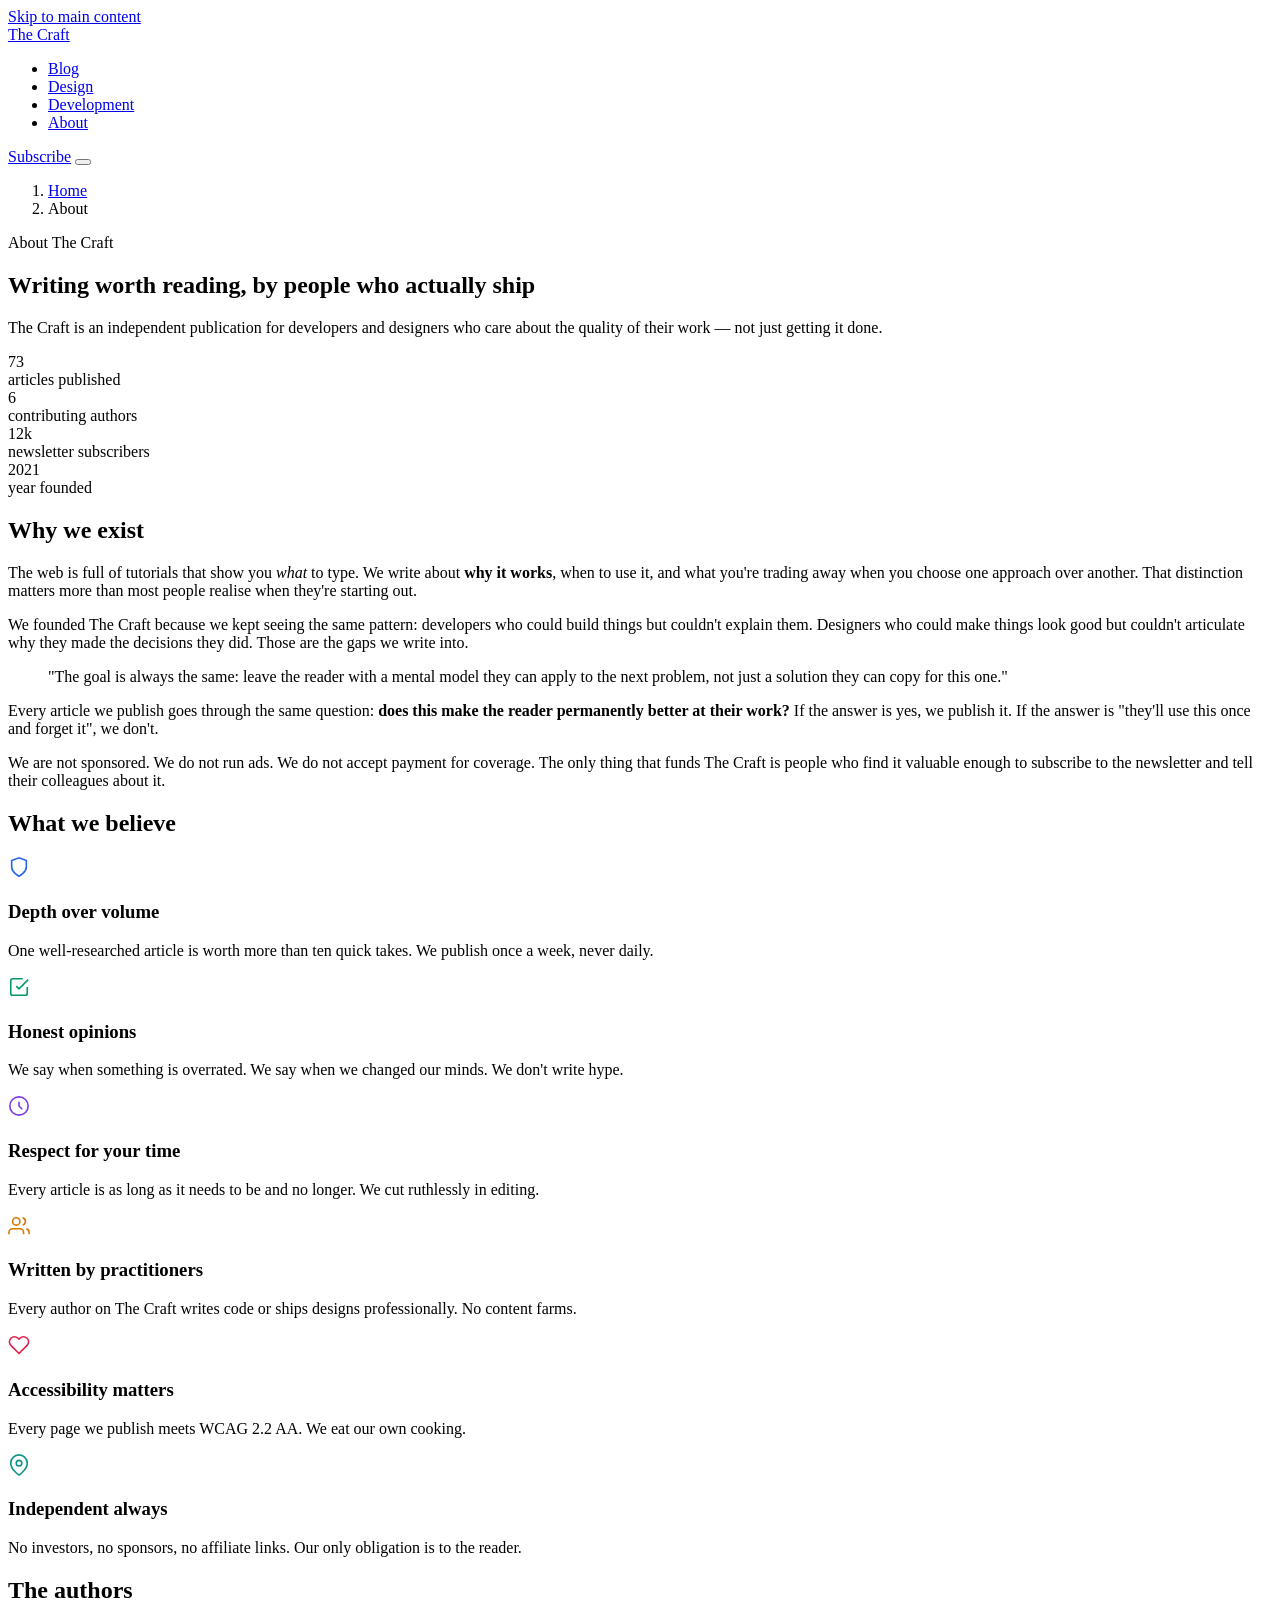
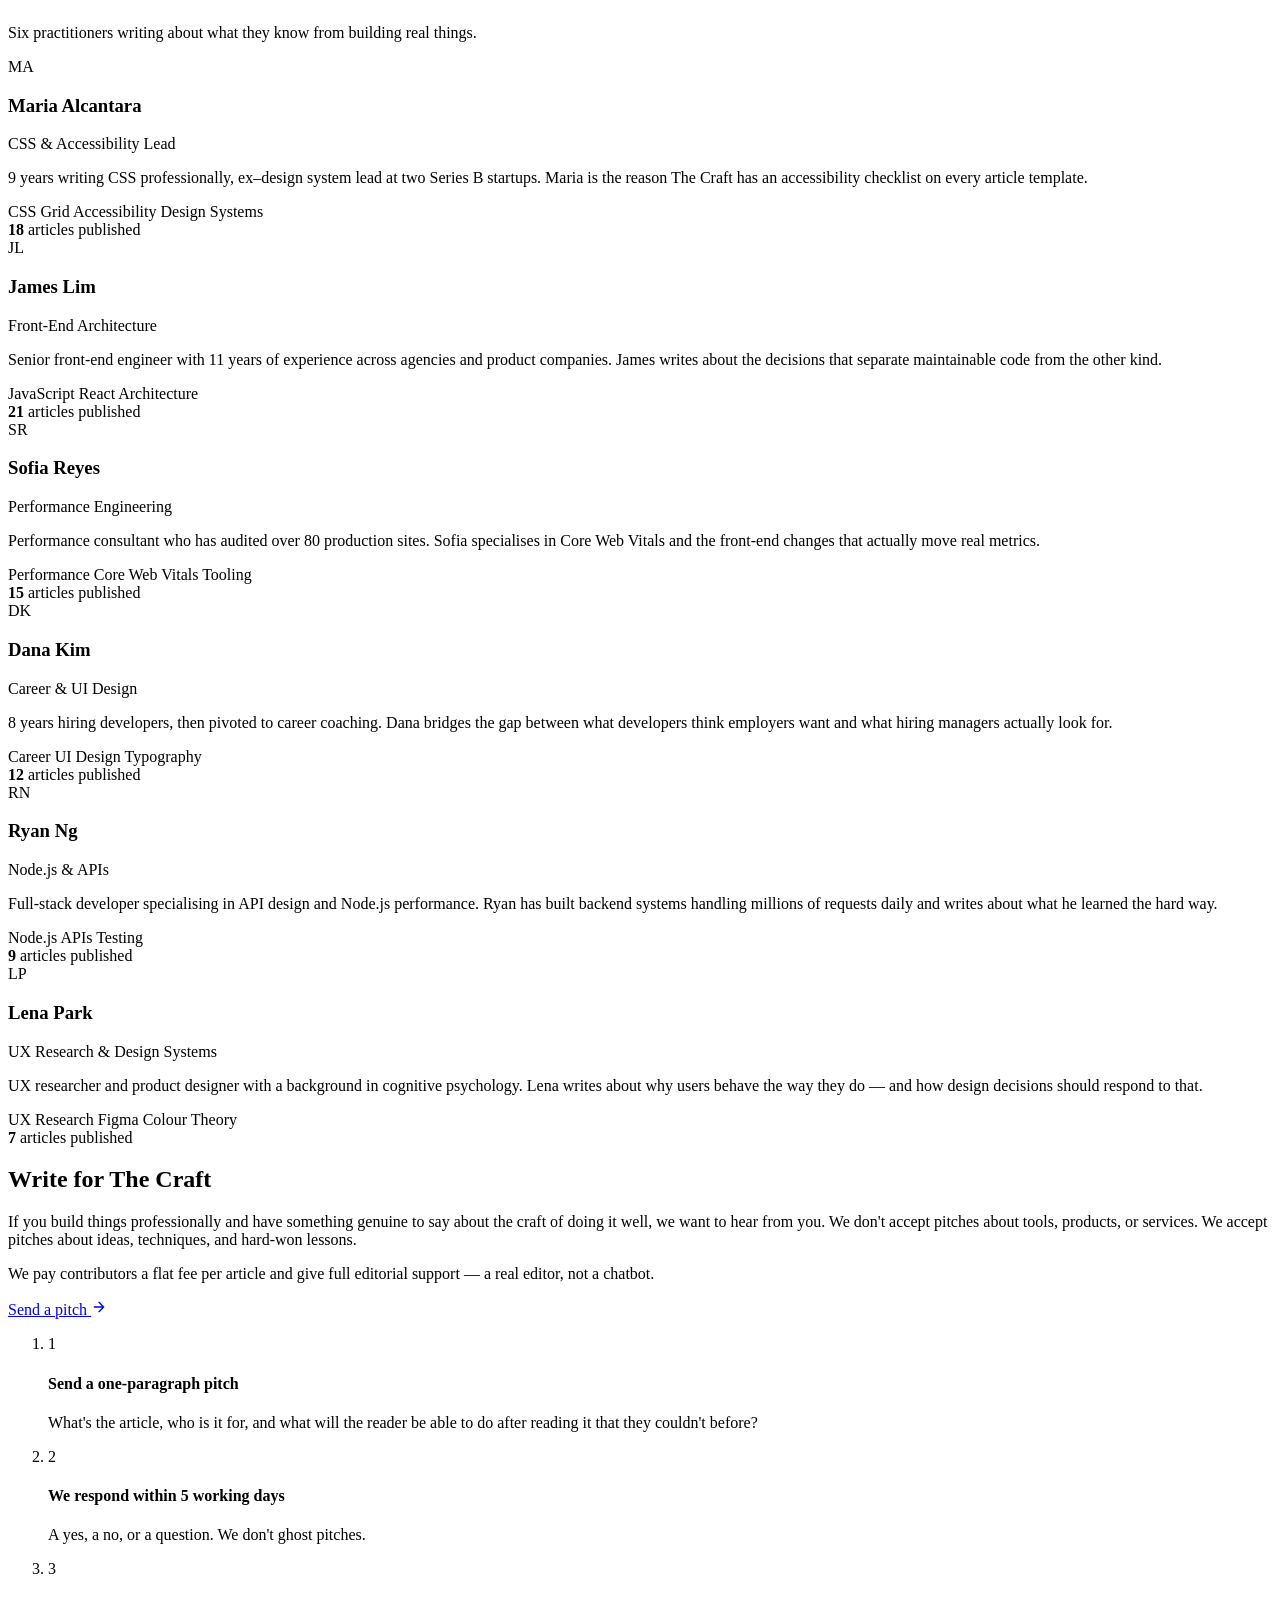
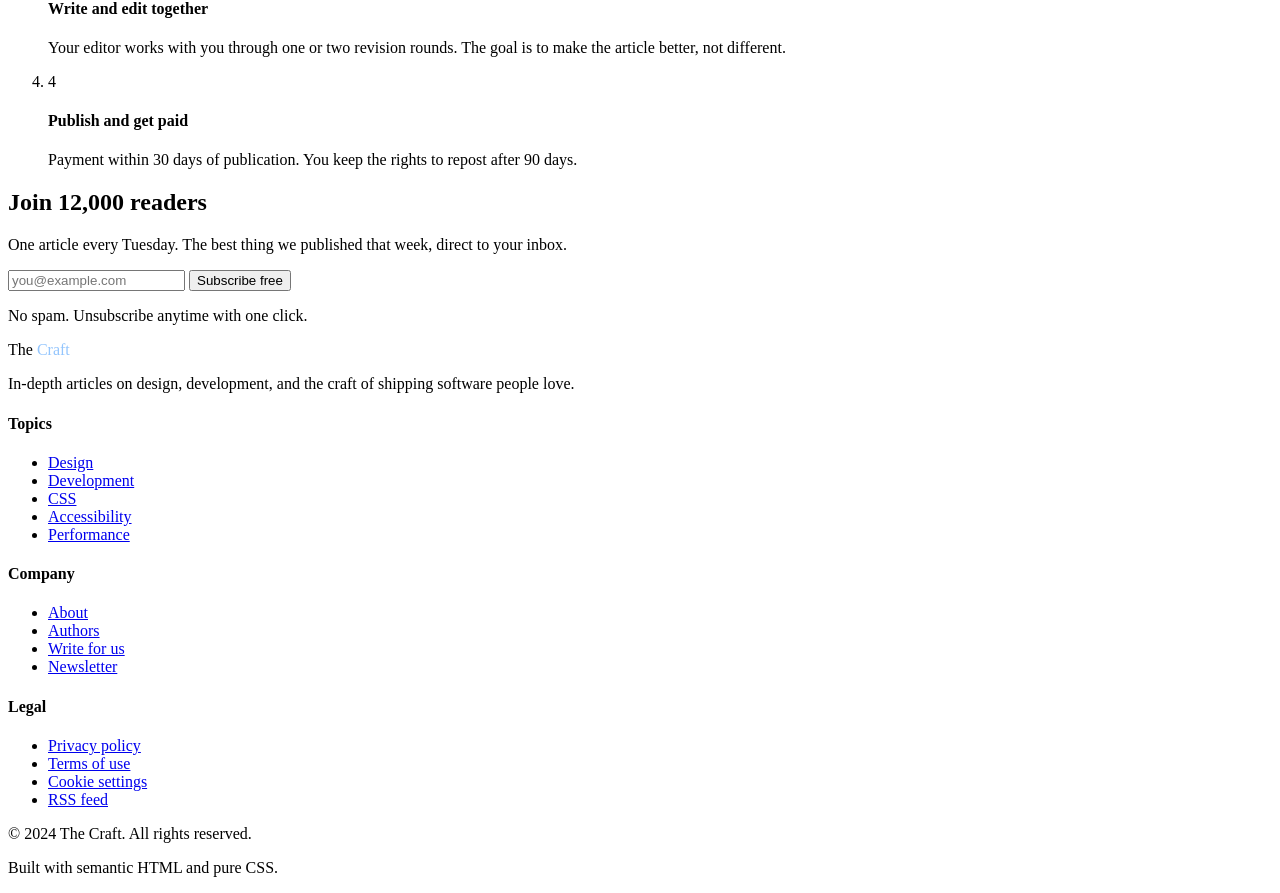
==== pages/nav/about.html @ 6b0d9dc8 "Added About page" ====
<!DOCTYPE html>
<html lang="en">
<head>
  <meta charset="UTF-8" />
  <meta name="viewport" content="width=device-width, initial-scale=1.0" />
  <meta name="description" content="The Craft is an independent publication covering design, front-end development, and the craft of shipping software people love." />
  <title>About — The Craft</title>
  <link rel="preconnect" href="https://fonts.googleapis.com" />
  <link rel="preconnect" href="https://fonts.gstatic.com" crossorigin />
  <link href="https://fonts.googleapis.com/css2?family=Inter:wght@400;500;600&family=Lora:ital,wght@0,600;1,400&display=swap" rel="stylesheet" />
  <link rel="stylesheet" href="../../assets/css/about.css">
</head>
<body>
  <a href="#main-content" class="skip-link">Skip to main content</a>

  <header class="site-header" role="banner">
    <div class="container">
      <nav class="nav-inner" aria-label="Main navigation">
        <a href="index.html" class="nav-logo">The <span>Craft</span></a>
        <ul class="nav-links" role="list">
          <li><a href="index.html">Blog</a></li>
          <li><a href="design.html">Design</a></li>
          <li><a href="development.html">Development</a></li>
          <li><a href="about.html" aria-current="page">About</a></li>
        </ul>
        <a href="#newsletter" class="nav-cta">Subscribe</a>
        <button class="nav-toggle" aria-expanded="false" aria-controls="mobile-nav" aria-label="Toggle navigation menu">
          <span></span><span></span><span></span>
        </button>
      </nav>
      <nav id="mobile-nav" class="nav-mobile" style="display:none" aria-label="Mobile navigation">
        <a href="index.html">Blog</a>
        <a href="design.html">Design</a>
        <a href="development.html">Development</a>
        <a href="about.html">About</a>
        <a href="#newsletter" class="nav-cta">Subscribe</a>
      </nav>
    </div>
  </header>

  <main id="main-content">
    <nav class="breadcrumb" aria-label="Breadcrumb">
      <div class="container">
        <ol><li><a href="index.html">Home</a></li><li><span aria-current="page">About</span></li></ol>
      </div>
    </nav>

    <!-- HERO -->
    <section class="page-hero" aria-labelledby="about-heading">
      <div class="container">
        <p class="eyebrow">About The Craft</p>
        <h1 id="about-heading">Writing worth reading, by people who <span>actually ship</span></h1>
        <p>The Craft is an independent publication for developers and designers who care about the quality of their work — not just getting it done.</p>
      </div>
    </section>

    <!-- STATS -->
    <div class="stats-strip" aria-label="Publication statistics">
      <div class="container">
        <div class="stats-row" role="list">
          <div class="stat-cell" role="listitem">
            <div class="stat-value">73</div>
            <div class="stat-label">articles published</div>
          </div>
          <div class="stat-cell" role="listitem">
            <div class="stat-value">6</div>
            <div class="stat-label">contributing authors</div>
          </div>
          <div class="stat-cell" role="listitem">
            <div class="stat-value">12k</div>
            <div class="stat-label">newsletter subscribers</div>
          </div>
          <div class="stat-cell" role="listitem">
            <div class="stat-value">2021</div>
            <div class="stat-label">year founded</div>
          </div>
        </div>
      </div>
    </div>

    <!-- MISSION -->
    <section class="mission-section" aria-labelledby="mission-heading">
      <div class="prose-container">
        <h2 id="mission-heading">Why we exist</h2>
        <p>The web is full of tutorials that show you <em>what</em> to type. We write about <strong>why it works</strong>, when to use it, and what you're trading away when you choose one approach over another. That distinction matters more than most people realise when they're starting out.</p>
        <p>We founded The Craft because we kept seeing the same pattern: developers who could build things but couldn't explain them. Designers who could make things look good but couldn't articulate why they made the decisions they did. Those are the gaps we write into.</p>
        <blockquote>
          "The goal is always the same: leave the reader with a mental model they can apply to the next problem, not just a solution they can copy for this one."
        </blockquote>
        <p>Every article we publish goes through the same question: <strong>does this make the reader permanently better at their work?</strong> If the answer is yes, we publish it. If the answer is "they'll use this once and forget it", we don't.</p>
        <p>We are not sponsored. We do not run ads. We do not accept payment for coverage. The only thing that funds The Craft is people who find it valuable enough to subscribe to the newsletter and tell their colleagues about it.</p>
      </div>
    </section>

    <!-- VALUES -->
    <section class="values-section" aria-labelledby="values-heading">
      <div class="container">
        <h2 id="values-heading">What we believe</h2>
        <div class="values-grid">
          <div class="value-card">
            <div class="value-icon icon-blue" aria-hidden="true">
              <svg width="22" height="22" viewBox="0 0 24 24" fill="none" stroke="#2563eb" stroke-width="1.75"><path d="M12 22s8-4 8-10V5l-8-3-8 3v7c0 6 8 10 8 10z"/></svg>
            </div>
            <h3>Depth over volume</h3>
            <p>One well-researched article is worth more than ten quick takes. We publish once a week, never daily.</p>
          </div>
          <div class="value-card">
            <div class="value-icon icon-green" aria-hidden="true">
              <svg width="22" height="22" viewBox="0 0 24 24" fill="none" stroke="#059669" stroke-width="1.75"><polyline points="9 11 12 14 22 4"/><path d="M21 12v7a2 2 0 01-2 2H5a2 2 0 01-2-2V5a2 2 0 012-2h11"/></svg>
            </div>
            <h3>Honest opinions</h3>
            <p>We say when something is overrated. We say when we changed our minds. We don't write hype.</p>
          </div>
          <div class="value-card">
            <div class="value-icon icon-purple" aria-hidden="true">
              <svg width="22" height="22" viewBox="0 0 24 24" fill="none" stroke="#7c3aed" stroke-width="1.75"><circle cx="12" cy="12" r="10"/><path d="M12 8v4l3 3" stroke-linecap="round"/></svg>
            </div>
            <h3>Respect for your time</h3>
            <p>Every article is as long as it needs to be and no longer. We cut ruthlessly in editing.</p>
          </div>
          <div class="value-card">
            <div class="value-icon icon-amber" aria-hidden="true">
              <svg width="22" height="22" viewBox="0 0 24 24" fill="none" stroke="#d97706" stroke-width="1.75"><path d="M17 21v-2a4 4 0 00-4-4H5a4 4 0 00-4 4v2"/><circle cx="9" cy="7" r="4"/><path d="M23 21v-2a4 4 0 00-3-3.87"/><path d="M16 3.13a4 4 0 010 7.75"/></svg>
            </div>
            <h3>Written by practitioners</h3>
            <p>Every author on The Craft writes code or ships designs professionally. No content farms.</p>
          </div>
          <div class="value-card">
            <div class="value-icon icon-rose" aria-hidden="true">
              <svg width="22" height="22" viewBox="0 0 24 24" fill="none" stroke="#e11d48" stroke-width="1.75"><path d="M20.84 4.61a5.5 5.5 0 00-7.78 0L12 5.67l-1.06-1.06a5.5 5.5 0 00-7.78 7.78l1.06 1.06L12 21.23l7.78-7.78 1.06-1.06a5.5 5.5 0 000-7.78z"/></svg>
            </div>
            <h3>Accessibility matters</h3>
            <p>Every page we publish meets WCAG 2.2 AA. We eat our own cooking.</p>
          </div>
          <div class="value-card">
            <div class="value-icon icon-teal" aria-hidden="true">
              <svg width="22" height="22" viewBox="0 0 24 24" fill="none" stroke="#0d9488" stroke-width="1.75"><path d="M21 10c0 7-9 13-9 13s-9-6-9-13a9 9 0 0118 0z"/><circle cx="12" cy="10" r="3"/></svg>
            </div>
            <h3>Independent always</h3>
            <p>No investors, no sponsors, no affiliate links. Our only obligation is to the reader.</p>
          </div>
        </div>
      </div>
    </section>

    <!-- TEAM -->
    <section class="team-section" aria-labelledby="team-heading">
      <div class="container">
        <h2 id="team-heading">The authors</h2>
        <p class="subtitle">Six practitioners writing about what they know from building real things.</p>
        <div class="team-grid">

          <article class="author-card">
            <div class="author-img av-blue" aria-hidden="true">MA</div>
            <h3>Maria Alcantara</h3>
            <p class="author-role">CSS & Accessibility Lead</p>
            <p class="author-bio">9 years writing CSS professionally, ex–design system lead at two Series B startups. Maria is the reason The Craft has an accessibility checklist on every article template.</p>
            <div class="author-topics" aria-label="Topics covered">
              <span class="topic-tag">CSS Grid</span>
              <span class="topic-tag">Accessibility</span>
              <span class="topic-tag">Design Systems</span>
            </div>
            <span class="author-count"><strong>18</strong> articles published</span>
          </article>

          <article class="author-card">
            <div class="author-img av-purple" aria-hidden="true">JL</div>
            <h3>James Lim</h3>
            <p class="author-role">Front-End Architecture</p>
            <p class="author-bio">Senior front-end engineer with 11 years of experience across agencies and product companies. James writes about the decisions that separate maintainable code from the other kind.</p>
            <div class="author-topics" aria-label="Topics covered">
              <span class="topic-tag">JavaScript</span>
              <span class="topic-tag">React</span>
              <span class="topic-tag">Architecture</span>
            </div>
            <span class="author-count"><strong>21</strong> articles published</span>
          </article>

          <article class="author-card">
            <div class="author-img av-green" aria-hidden="true">SR</div>
            <h3>Sofia Reyes</h3>
            <p class="author-role">Performance Engineering</p>
            <p class="author-bio">Performance consultant who has audited over 80 production sites. Sofia specialises in Core Web Vitals and the front-end changes that actually move real metrics.</p>
            <div class="author-topics" aria-label="Topics covered">
              <span class="topic-tag">Performance</span>
              <span class="topic-tag">Core Web Vitals</span>
              <span class="topic-tag">Tooling</span>
            </div>
            <span class="author-count"><strong>15</strong> articles published</span>
          </article>

          <article class="author-card">
            <div class="author-img av-amber" aria-hidden="true">DK</div>
            <h3>Dana Kim</h3>
            <p class="author-role">Career & UI Design</p>
            <p class="author-bio">8 years hiring developers, then pivoted to career coaching. Dana bridges the gap between what developers think employers want and what hiring managers actually look for.</p>
            <div class="author-topics" aria-label="Topics covered">
              <span class="topic-tag">Career</span>
              <span class="topic-tag">UI Design</span>
              <span class="topic-tag">Typography</span>
            </div>
            <span class="author-count"><strong>12</strong> articles published</span>
          </article>

          <article class="author-card">
            <div class="author-img av-rose" aria-hidden="true">RN</div>
            <h3>Ryan Ng</h3>
            <p class="author-role">Node.js & APIs</p>
            <p class="author-bio">Full-stack developer specialising in API design and Node.js performance. Ryan has built backend systems handling millions of requests daily and writes about what he learned the hard way.</p>
            <div class="author-topics" aria-label="Topics covered">
              <span class="topic-tag">Node.js</span>
              <span class="topic-tag">APIs</span>
              <span class="topic-tag">Testing</span>
            </div>
            <span class="author-count"><strong>9</strong> articles published</span>
          </article>

          <article class="author-card">
            <div class="author-img av-teal" aria-hidden="true">LP</div>
            <h3>Lena Park</h3>
            <p class="author-role">UX Research & Design Systems</p>
            <p class="author-bio">UX researcher and product designer with a background in cognitive psychology. Lena writes about why users behave the way they do — and how design decisions should respond to that.</p>
            <div class="author-topics" aria-label="Topics covered">
              <span class="topic-tag">UX Research</span>
              <span class="topic-tag">Figma</span>
              <span class="topic-tag">Colour Theory</span>
            </div>
            <span class="author-count"><strong>7</strong> articles published</span>
          </article>

        </div>
      </div>
    </section>

    <!-- CONTRIBUTE -->
    <section class="contribute-section" aria-labelledby="contribute-heading">
      <div class="container">
        <div class="contribute-inner">
          <div>
            <h2 id="contribute-heading">Write for The Craft</h2>
            <p>If you build things professionally and have something genuine to say about the craft of doing it well, we want to hear from you. We don't accept pitches about tools, products, or services. We accept pitches about ideas, techniques, and hard-won lessons.</p>
            <p>We pay contributors a flat fee per article and give full editorial support — a real editor, not a chatbot.</p>
            <a href="mailto:hello@thecraft.dev" class="contribute-cta">
              Send a pitch
              <svg width="16" height="16" viewBox="0 0 24 24" fill="none" stroke="currentColor" stroke-width="2" aria-hidden="true"><path d="M5 12h14M12 5l7 7-7 7" stroke-linecap="round" stroke-linejoin="round"/></svg>
            </a>
          </div>
          <div>
            <ol class="process-list" aria-label="Contribution process">
              <li class="process-item">
                <div class="process-num" aria-hidden="true">1</div>
                <div class="process-body">
                  <h4>Send a one-paragraph pitch</h4>
                  <p>What's the article, who is it for, and what will the reader be able to do after reading it that they couldn't before?</p>
                </div>
              </li>
              <li class="process-item">
                <div class="process-num" aria-hidden="true">2</div>
                <div class="process-body">
                  <h4>We respond within 5 working days</h4>
                  <p>A yes, a no, or a question. We don't ghost pitches.</p>
                </div>
              </li>
              <li class="process-item">
                <div class="process-num" aria-hidden="true">3</div>
                <div class="process-body">
                  <h4>Write and edit together</h4>
                  <p>Your editor works with you through one or two revision rounds. The goal is to make the article better, not different.</p>
                </div>
              </li>
              <li class="process-item">
                <div class="process-num" aria-hidden="true">4</div>
                <div class="process-body">
                  <h4>Publish and get paid</h4>
                  <p>Payment within 30 days of publication. You keep the rights to repost after 90 days.</p>
                </div>
              </li>
            </ol>
          </div>
        </div>
      </div>
    </section>

    <!-- NEWSLETTER -->
    <section class="newsletter" id="newsletter" aria-labelledby="nl-heading">
      <div class="container">
        <h2 id="nl-heading">Join 12,000 readers</h2>
        <p>One article every Tuesday. The best thing we published that week, direct to your inbox.</p>
        <form class="nl-form" action="#" method="post" novalidate>
          <label for="nl-email" style="position:absolute;width:1px;height:1px;overflow:hidden;clip:rect(0,0,0,0)">Email address</label>
          <input id="nl-email" type="email" name="email" placeholder="you@example.com" required autocomplete="email" />
          <button type="submit">Subscribe free</button>
        </form>
        <p class="nl-note">No spam. Unsubscribe anytime with one click.</p>
      </div>
    </section>
  </main>

  <footer class="site-footer" role="contentinfo">
    <div class="container">
      <div class="footer-grid">
        <div class="footer-brand">
          <div class="nav-logo" aria-label="The Craft home">The <span style="color:#93c5fd">Craft</span></div>
          <p>In-depth articles on design, development, and the craft of shipping software people love.</p>
        </div>
        <div class="footer-col"><h4>Topics</h4><ul><li><a href="design.html">Design</a></li><li><a href="development.html">Development</a></li><li><a href="category.html">CSS</a></li><li><a href="category.html">Accessibility</a></li><li><a href="category.html">Performance</a></li></ul></div>
        <div class="footer-col"><h4>Company</h4><ul><li><a href="about.html">About</a></li><li><a href="about.html">Authors</a></li><li><a href="#">Write for us</a></li><li><a href="#newsletter">Newsletter</a></li></ul></div>
        <div class="footer-col"><h4>Legal</h4><ul><li><a href="#">Privacy policy</a></li><li><a href="#">Terms of use</a></li><li><a href="#">Cookie settings</a></li><li><a href="#">RSS feed</a></li></ul></div>
      </div>
      <div class="footer-bottom">
        <p>© 2024 The Craft. All rights reserved.</p>
        <p>Built with semantic HTML and pure CSS.</p>
      </div>
    </div>
  </footer>

  <script>
    const toggle = document.querySelector('.nav-toggle');
    const mobileNav = document.getElementById('mobile-nav');
    toggle.addEventListener('click', () => {
      const isOpen = mobileNav.classList.toggle('open');
      mobileNav.style.display = isOpen ? 'flex' : 'none';
      toggle.setAttribute('aria-expanded', isOpen);
    });
  </script>
</body>
</html>
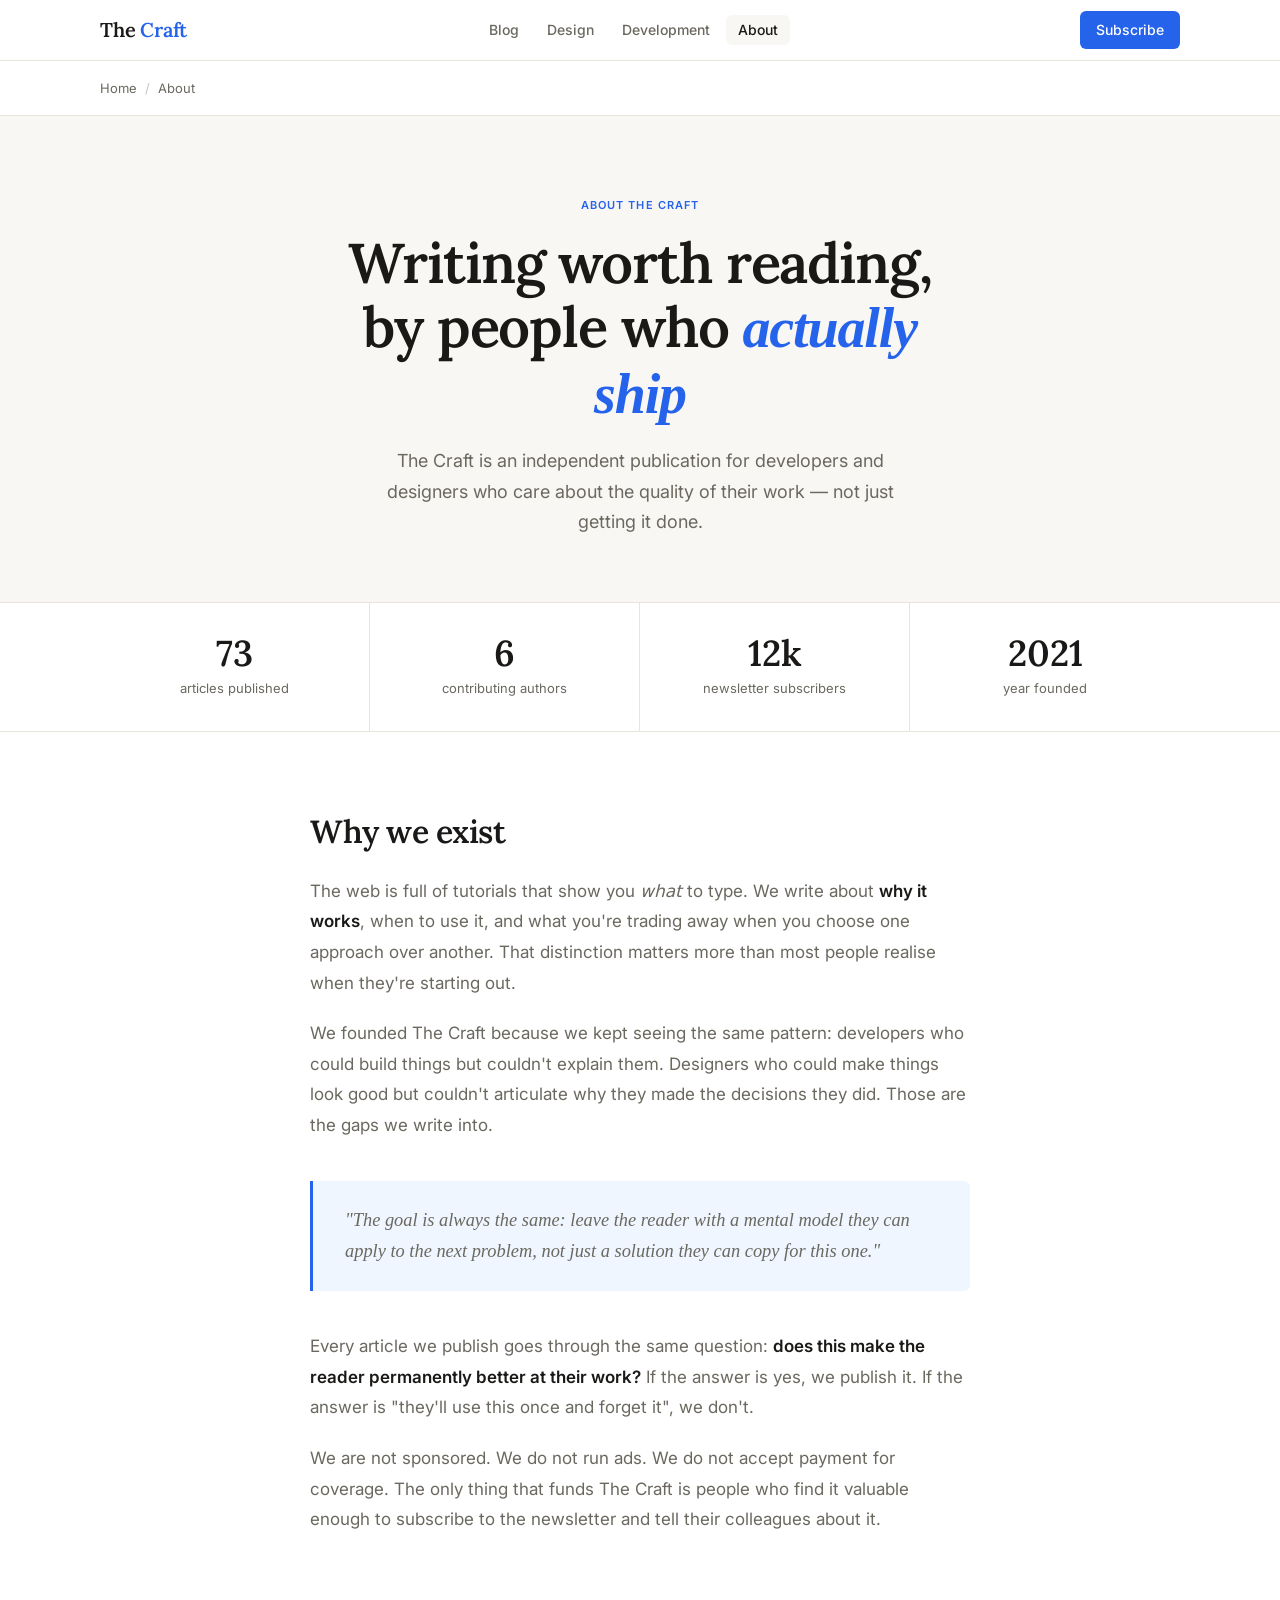
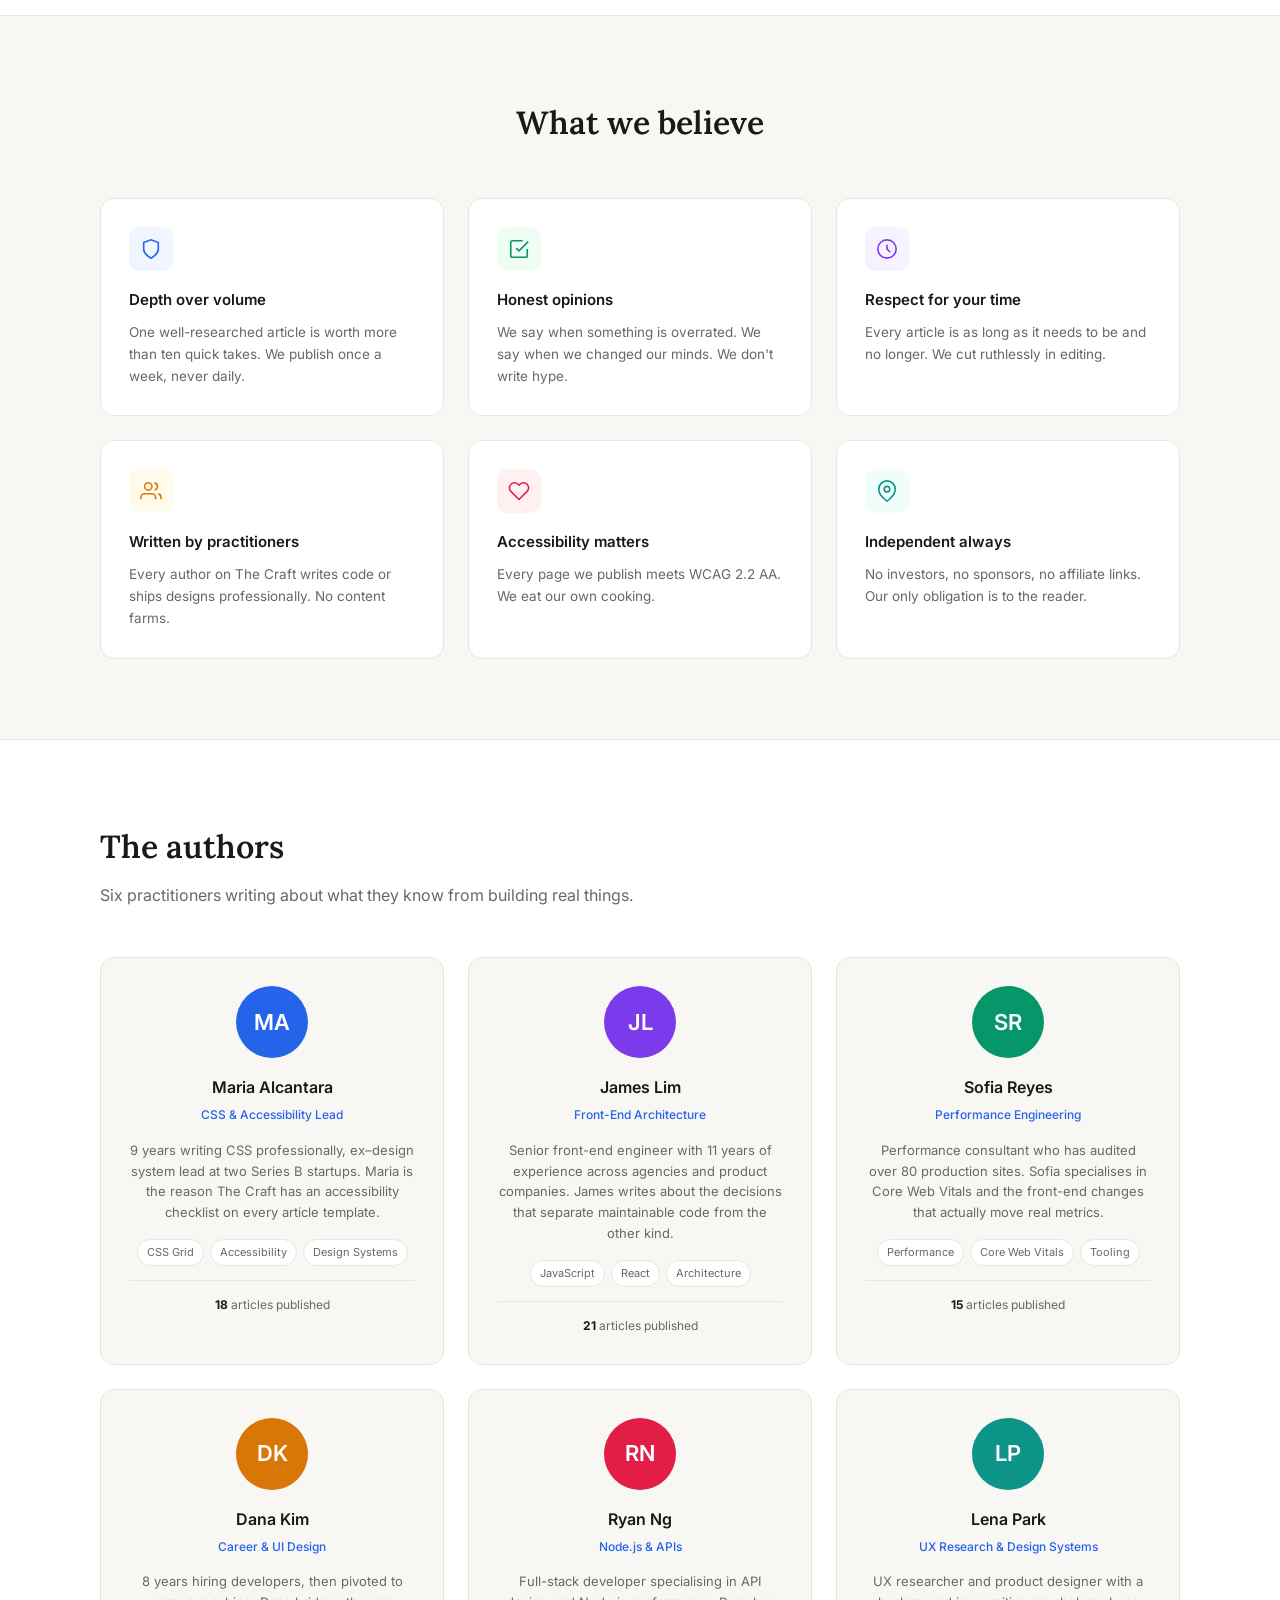
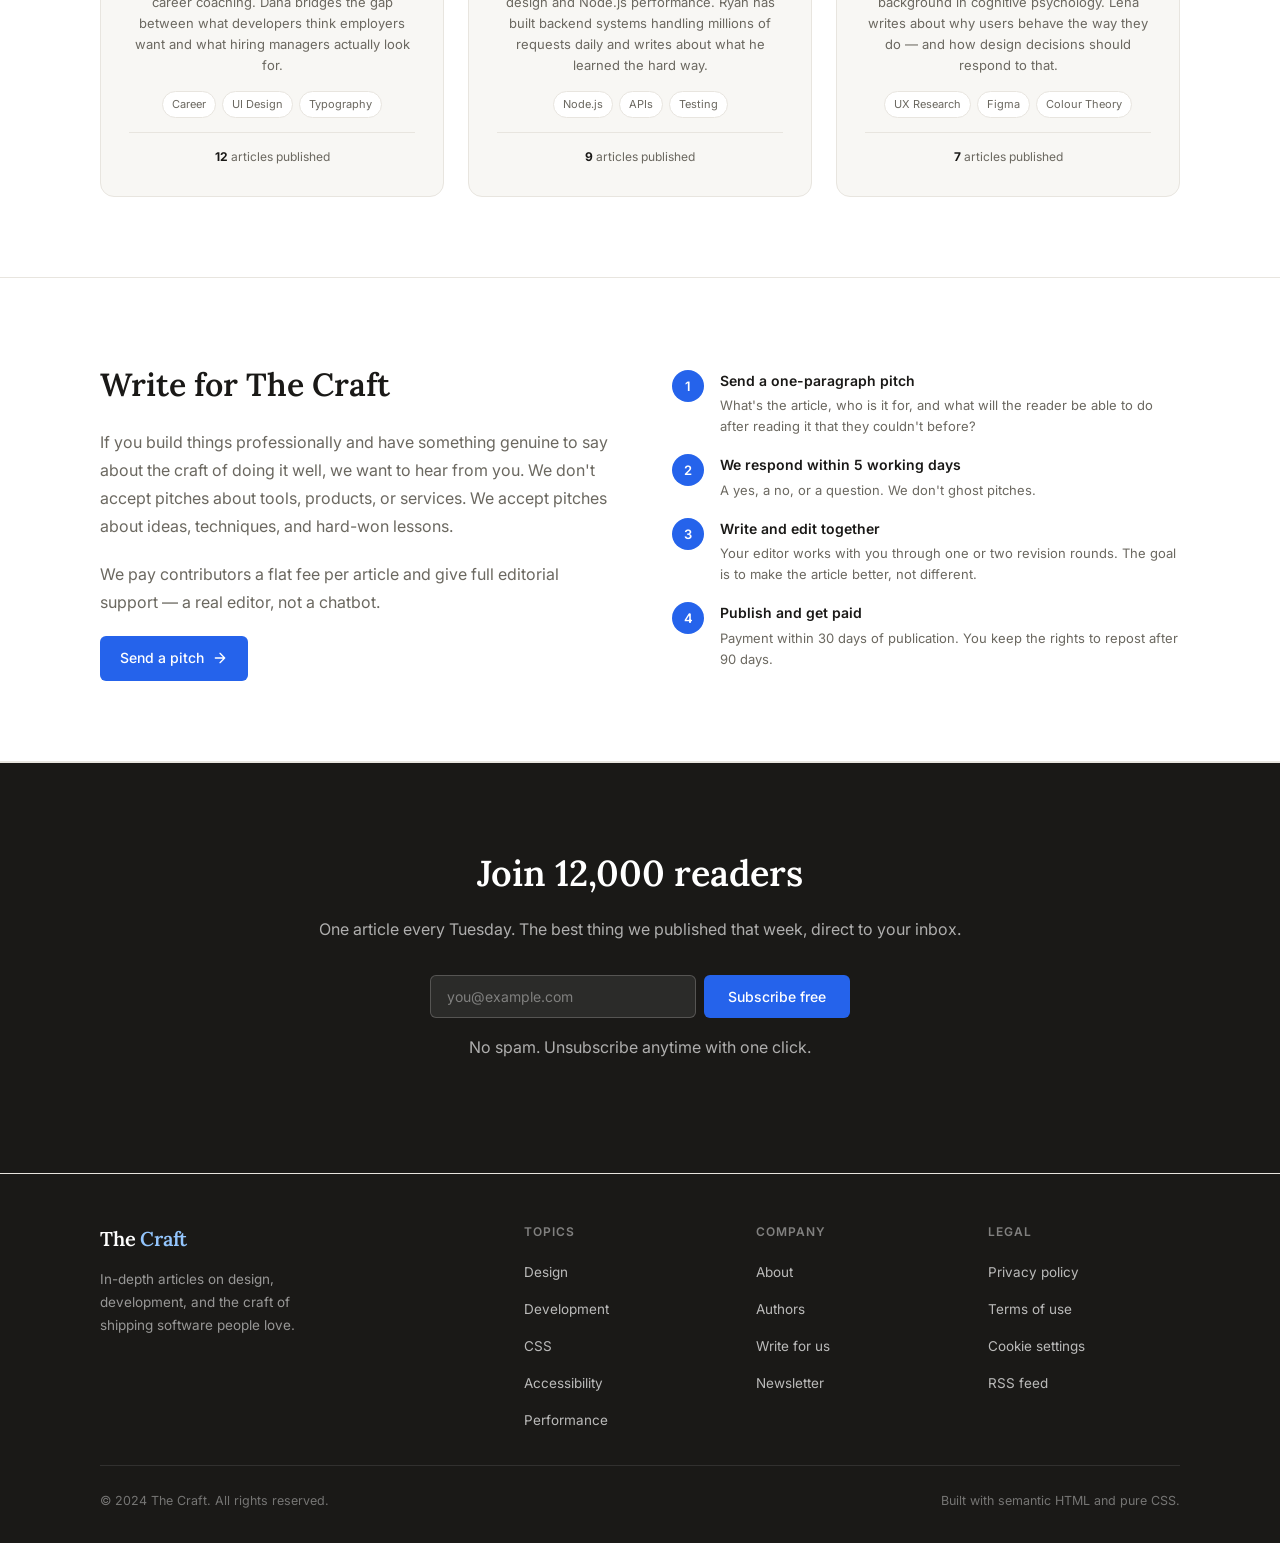
==== commit 6fdb4b9b: "Added mobile responsiveness for about page" ====
--- a/pages/nav/about.html
+++ b/pages/nav/about.html
@@ -9,6 +9,7 @@
   <link rel="preconnect" href="https://fonts.gstatic.com" crossorigin />
   <link href="https://fonts.googleapis.com/css2?family=Inter:wght@400;500;600&family=Lora:ital,wght@0,600;1,400&display=swap" rel="stylesheet" />
   <link rel="stylesheet" href="../../assets/css/about.css">
+  <script src="../../assets/js/index.js"></script>
 </head>
 <body>
   <a href="#main-content" class="skip-link">Skip to main content</a>
@@ -313,15 +314,5 @@
       </div>
     </div>
   </footer>
-
-  <script>
-    const toggle = document.querySelector('.nav-toggle');
-    const mobileNav = document.getElementById('mobile-nav');
-    toggle.addEventListener('click', () => {
-      const isOpen = mobileNav.classList.toggle('open');
-      mobileNav.style.display = isOpen ? 'flex' : 'none';
-      toggle.setAttribute('aria-expanded', isOpen);
-    });
-  </script>
 </body>
 </html>
--- a/assets/css/about.css
+++ b/assets/css/about.css
@@ -0,0 +1,400 @@
+@import url(./main.css);
+
+/* ===========================
+   PAGE HERO
+=========================== */
+.page-hero {
+  padding: 5rem 0 4rem;
+  border-bottom: 1px solid var(--color-border);
+  background: var(--color-surface);
+  text-align: center;
+}
+.page-hero .eyebrow {
+  font-size: 11px;
+  font-weight: 600;
+  letter-spacing: 0.1em;
+  text-transform: uppercase;
+  color: var(--color-accent);
+  margin-bottom: 1rem;
+}
+.page-hero h1 {
+  font-family: var(--font-serif);
+  font-size: clamp(2.25rem, 5vw, 3.5rem);
+  font-weight: 600;
+  line-height: 1.15;
+  letter-spacing: -0.02em;
+  margin: 0 auto 1.25rem;
+  max-width: 640px;
+}
+.page-hero h1 span {
+  color: var(--color-accent);
+  font-style: italic;
+}
+.page-hero p {
+  font-size: 18px;
+  color: var(--color-text-muted);
+  max-width: 520px;
+  margin: 0 auto;
+  line-height: 1.7;
+}
+
+/* ===========================
+   STATS STRIP
+=========================== */
+.stats-strip {
+  border-bottom: 1px solid var(--color-border);
+}
+.stats-row {
+  display: grid;
+  grid-template-columns: repeat(4, 1fr);
+}
+.stat-cell {
+  padding: 2rem 1.5rem;
+  text-align: center;
+  border-right: 1px solid var(--color-border);
+}
+.stat-cell:last-child {
+  border-right: none;
+}
+.stat-value {
+  font-family: var(--font-serif);
+  font-size: 2.25rem;
+  font-weight: 600;
+  line-height: 1;
+  color: var(--color-text);
+  margin-bottom: 0.375rem;
+}
+.stat-label {
+  font-size: 13px;
+  color: var(--color-text-muted);
+}
+
+/* ===========================
+   MISSION
+=========================== */
+.mission-section { 
+  padding: 5rem 0; 
+  border-bottom: 1px solid var(--color-border); 
+}
+.mission-section h2 { 
+  font-family: var(--font-serif); 
+  font-size: clamp(1.5rem, 3vw, 2rem); 
+  font-weight: 600; line-height: 1.25; 
+  letter-spacing: -0.015em; 
+  margin-bottom: 1.5rem; 
+}
+.mission-section p { 
+  font-size: 17px; 
+  color: var(--color-text-muted); 
+  line-height: 1.8; 
+  margin-bottom: 1.25rem; 
+}
+.mission-section p:last-child { margin-bottom: 0; }
+.mission-section strong { 
+  color: var(--color-text); 
+  font-weight: 600; 
+}
+.mission-section blockquote { 
+  margin: 2.5rem 0; 
+  padding: 1.5rem 2rem; 
+  border-left: 3px solid var(--color-accent); 
+  background: #eff6ff; 
+  border-radius: 0 var(--radius-sm) var(--radius-sm) 0; 
+  font-family: var(--font-serif); 
+  font-style: italic; 
+  font-size: 1.15rem; 
+  color: var(--color-text-muted); 
+  line-height: 1.7; 
+}
+
+
+/* ===========================
+   VALUES
+=========================== */
+.values-section {
+  padding: 5rem 0;
+  background: var(--color-surface);
+  border-bottom: 1px solid var(--color-border);
+}
+.values-section h2 {
+  font-family: var(--font-serif);
+  font-size: clamp(1.5rem, 3vw, 2rem);
+  font-weight: 600;
+  text-align: center;
+  margin-bottom: 3rem;
+}
+.values-grid {
+  display: grid;
+  grid-template-columns: repeat(3, 1fr);
+  gap: 1.5rem;
+}
+.value-card {
+  background: var(--color-bg);
+  border: 1px solid var(--color-border);
+  border-radius: var(--radius-lg);
+  padding: 1.75rem;
+}
+.value-icon {
+  width: 44px;
+  height: 44px;
+  border-radius: var(--radius-md);
+  display: flex;
+  align-items: center;
+  justify-content: center;
+  margin-bottom: 1rem;
+}
+.icon-blue { background: #eff6ff; }
+.icon-green { background: #f0fdf4; }
+.icon-purple { background: #f5f3ff; }
+.icon-amber { background: #fffbeb; }
+.icon-rose { background: #fff1f2; }
+.icon-teal { background: #f0fdfa; }
+.value-card h3 {
+  font-size: 15px;
+  font-weight: 600;
+  margin-bottom: 0.5rem;
+}
+.value-card p {
+  font-size: 13.5px;
+  color: var(--color-text-muted);
+  line-height: 1.65;
+}
+
+/* ===========================
+   TEAM
+=========================== */
+.team-section {
+  padding: 5rem 0;
+  border-bottom: 1px solid var(--color-border);
+}
+.team-section h2 {
+  font-family: var(--font-serif);
+  font-size: clamp(1.5rem, 3vw, 2rem);
+  font-weight: 600;
+  margin-bottom: 0.5rem;
+}
+.team-section .subtitle {
+  font-size: 16px;
+  color: var(--color-text-muted);
+  margin-bottom: 3rem;
+}
+.team-grid {
+  display: grid;
+  grid-template-columns: repeat(3, 1fr);
+  gap: 1.5rem;
+}
+.author-card {
+  background: var(--color-surface);
+  border: 1px solid var(--color-border);
+  border-radius: var(--radius-lg);
+  padding: 1.75rem;
+  text-align: center;
+  transition: box-shadow var(--transition), transform var(--transition);
+}
+.author-card:hover {
+  box-shadow: 0 4px 20px rgba(0,0,0,0.07);
+  transform: translateY(-2px);
+}
+.author-img {
+  width: 72px;
+  height: 72px;
+  border-radius: 50%;
+  color: #fff;
+  font-size: 22px;
+  font-weight: 600;
+  display: flex;
+  align-items: center;
+  justify-content: center;
+  margin: 0 auto 1rem;
+}
+.av-blue { background: #2563eb; }
+.av-purple { background: #7c3aed; }
+.av-green { background: #059669; }
+.av-amber { background: #d97706; }
+.av-rose { background: #e11d48; }
+.av-teal { background: #0d9488; }
+.author-card h3 {
+  font-size: 16px;
+  font-weight: 600;
+  margin-bottom: 4px;
+}
+.author-role {
+  font-size: 12px;
+  font-weight: 500;
+  color: var(--color-accent);
+  margin-bottom: 0.875rem;
+}
+.author-bio {
+  font-size: 13px;
+  color: var(--color-text-muted);
+  line-height: 1.6;
+  margin-bottom: 1rem;
+}
+.author-topics {
+  display: flex;
+  flex-wrap: wrap;
+  gap: 0.375rem;
+  justify-content: center;
+}
+.topic-tag {
+  font-size: 11px;
+  padding: 3px 9px;
+  border-radius: 99px;
+  border: 1px solid var(--color-border);
+  color: var(--color-text-muted);
+  background: var(--color-bg);
+}
+.author-count {
+  display: block;
+  font-size: 12px;
+  color: var(--color-text-muted);
+  margin-top: 0.875rem;
+  padding-top: 0.875rem;
+  border-top: 1px solid var(--color-border);
+}
+.author-count strong {
+  color: var(--color-text);
+}
+
+/* ===========================
+   CONTRIBUTE
+=========================== */
+.contribute-section {
+  padding: 5rem 0;
+  border-bottom: 1px solid var(--color-border);
+}
+.contribute-inner {
+  display: grid;
+  grid-template-columns: 1fr 1fr;
+  gap: 4rem;
+  align-items: center;
+}
+.contribute-inner h2 {
+  font-family: var(--font-serif);
+  font-size: clamp(1.5rem, 3vw, 2rem);
+  font-weight: 600;
+  margin-bottom: 1rem;
+}
+.contribute-inner p {
+  font-size: 16px;
+  color: var(--color-text-muted);
+  line-height: 1.75;
+  margin-bottom: 1.25rem;
+}
+.contribute-cta {
+  display: inline-flex;
+  align-items: center;
+  gap: 8px;
+  font-size: 14px;
+  font-weight: 500;
+  color: #fff;
+  background: var(--color-accent);
+  padding: 0.65rem 1.25rem;
+  border-radius: var(--radius-sm);
+  transition: background var(--transition);
+}
+.contribute-cta:hover {
+  background: var(--color-accent-dark);
+}
+.process-list {
+  display: flex;
+  flex-direction: column;
+  gap: 1rem;
+}
+.process-item {
+  display: flex;
+  gap: 1rem;
+  align-items: flex-start;
+}
+.process-num {
+  width: 32px;
+  height: 32px;
+  border-radius: 50%;
+  background: var(--color-accent);
+  color: #fff;
+  font-size: 13px;
+  font-weight: 600;
+  display: flex;
+  align-items: center;
+  justify-content: center;
+  flex-shrink: 0;
+  margin-top: 1px;
+}
+.process-body h4 {
+  font-size: 14px;
+  font-weight: 600;
+  margin-bottom: 3px;
+}
+.process-body p {
+  font-size: 13px;
+  color: var(--color-text-muted);
+  line-height: 1.6;
+  margin: 0;
+}
+
+/* ===========================
+   NEWSLETTER
+=========================== */
+.newsletter {
+  background: var(--color-text);
+  color: #fff;
+  padding: 5rem 0;
+  text-align: center;
+}
+.newsletter h2 {
+  font-family: var(--font-serif);
+  font-size: clamp(1.75rem, 3vw, 2.25rem);
+  font-weight: 600;
+  margin-bottom: 0.75rem;
+}
+.newsletter p {
+  font-size: 16px;
+  color: rgba(255,255,255,0.65);
+  margin-bottom: 2rem;
+}
+.nl-form {
+  display: flex;
+  gap: 0.5rem;
+  max-width: 420px;
+  margin: 0 auto;
+}
+.nl-form input {
+  flex: 1;
+  font-family: var(--font-sans);
+  font-size: 14px;
+  padding: 0.75rem 1rem;
+  border: 1px solid rgba(255,255,255,0.2);
+  border-radius: var(--radius-sm);
+  background: rgba(255,255,255,0.08);
+  color: #fff;
+  outline: none;
+  transition: border-color var(--transition), box-shadow var(--transition);
+}
+.nl-form input::placeholder {
+  color: rgba(255,255,255,0.4);
+}
+.nl-form input:focus {
+  border-color: rgba(255,255,255,0.5);
+  box-shadow: 0 0 0 3px rgba(255,255,255,0.1);
+}
+.nl-form button {
+  font-family: var(--font-sans);
+  font-size: 14px;
+  font-weight: 500;
+  padding: 0.75rem 1.5rem;
+  background: var(--color-accent);
+  color: #fff;
+  border: none;
+  border-radius: var(--radius-sm);
+  cursor: pointer;
+  white-space: nowrap;
+  transition: background var(--transition);
+}
+.nl-form button:hover {
+  background: var(--color-accent-dark);
+}
+.nl-note {
+  font-size: 13px;
+  color: rgba(255,255,255,0.4);
+  margin-top: 1rem;
+}
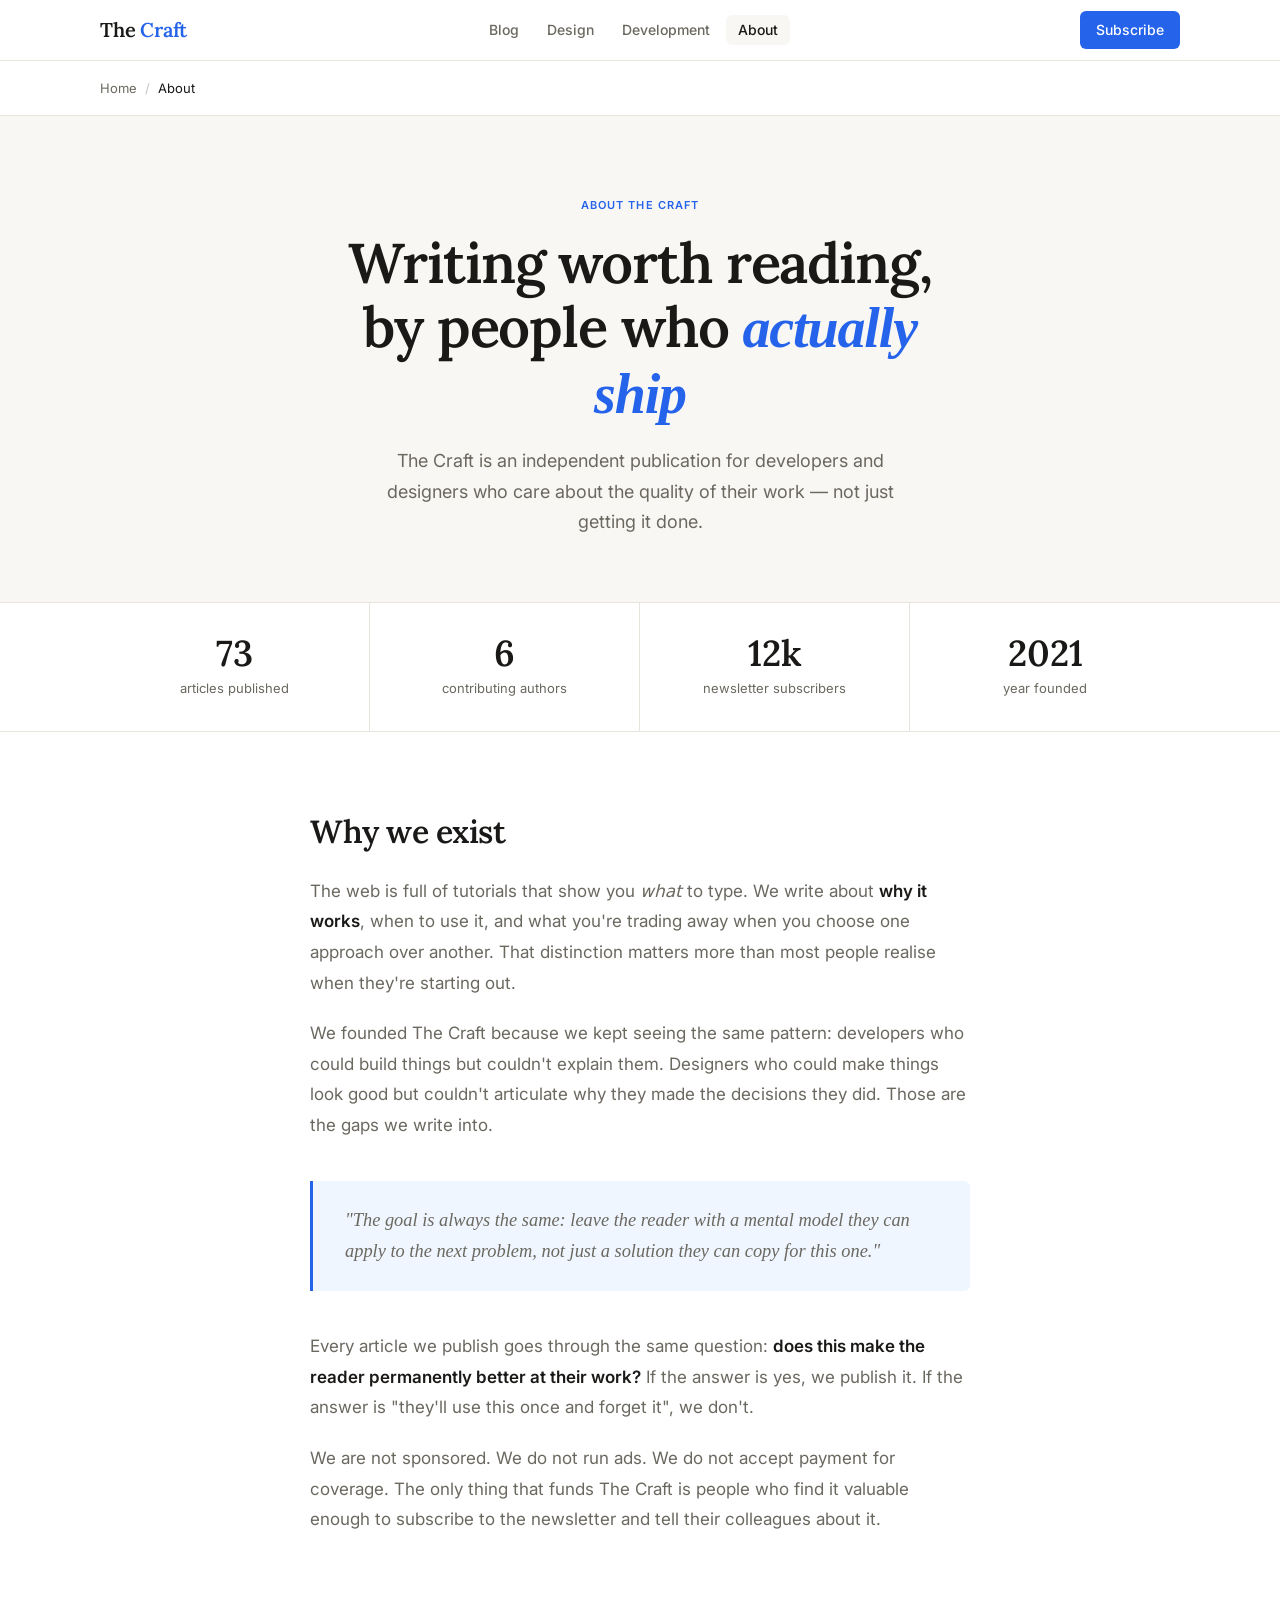
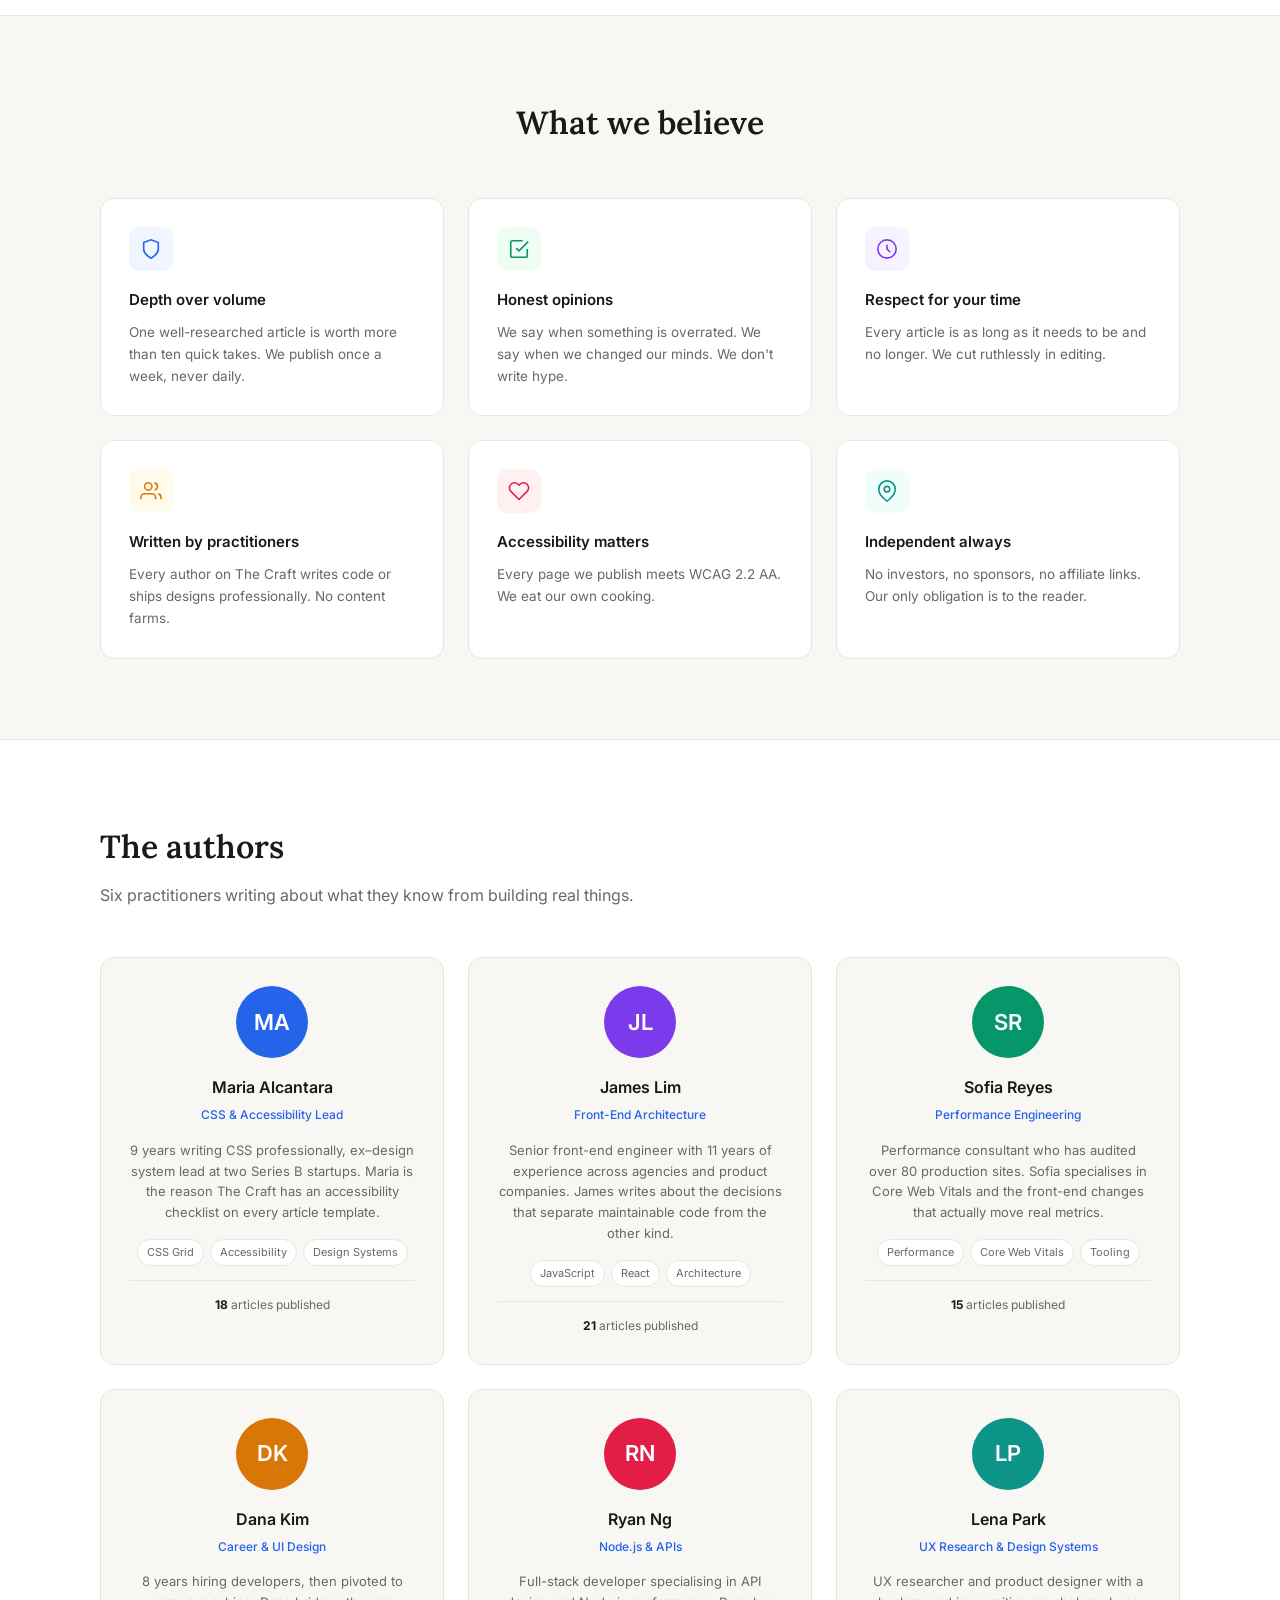
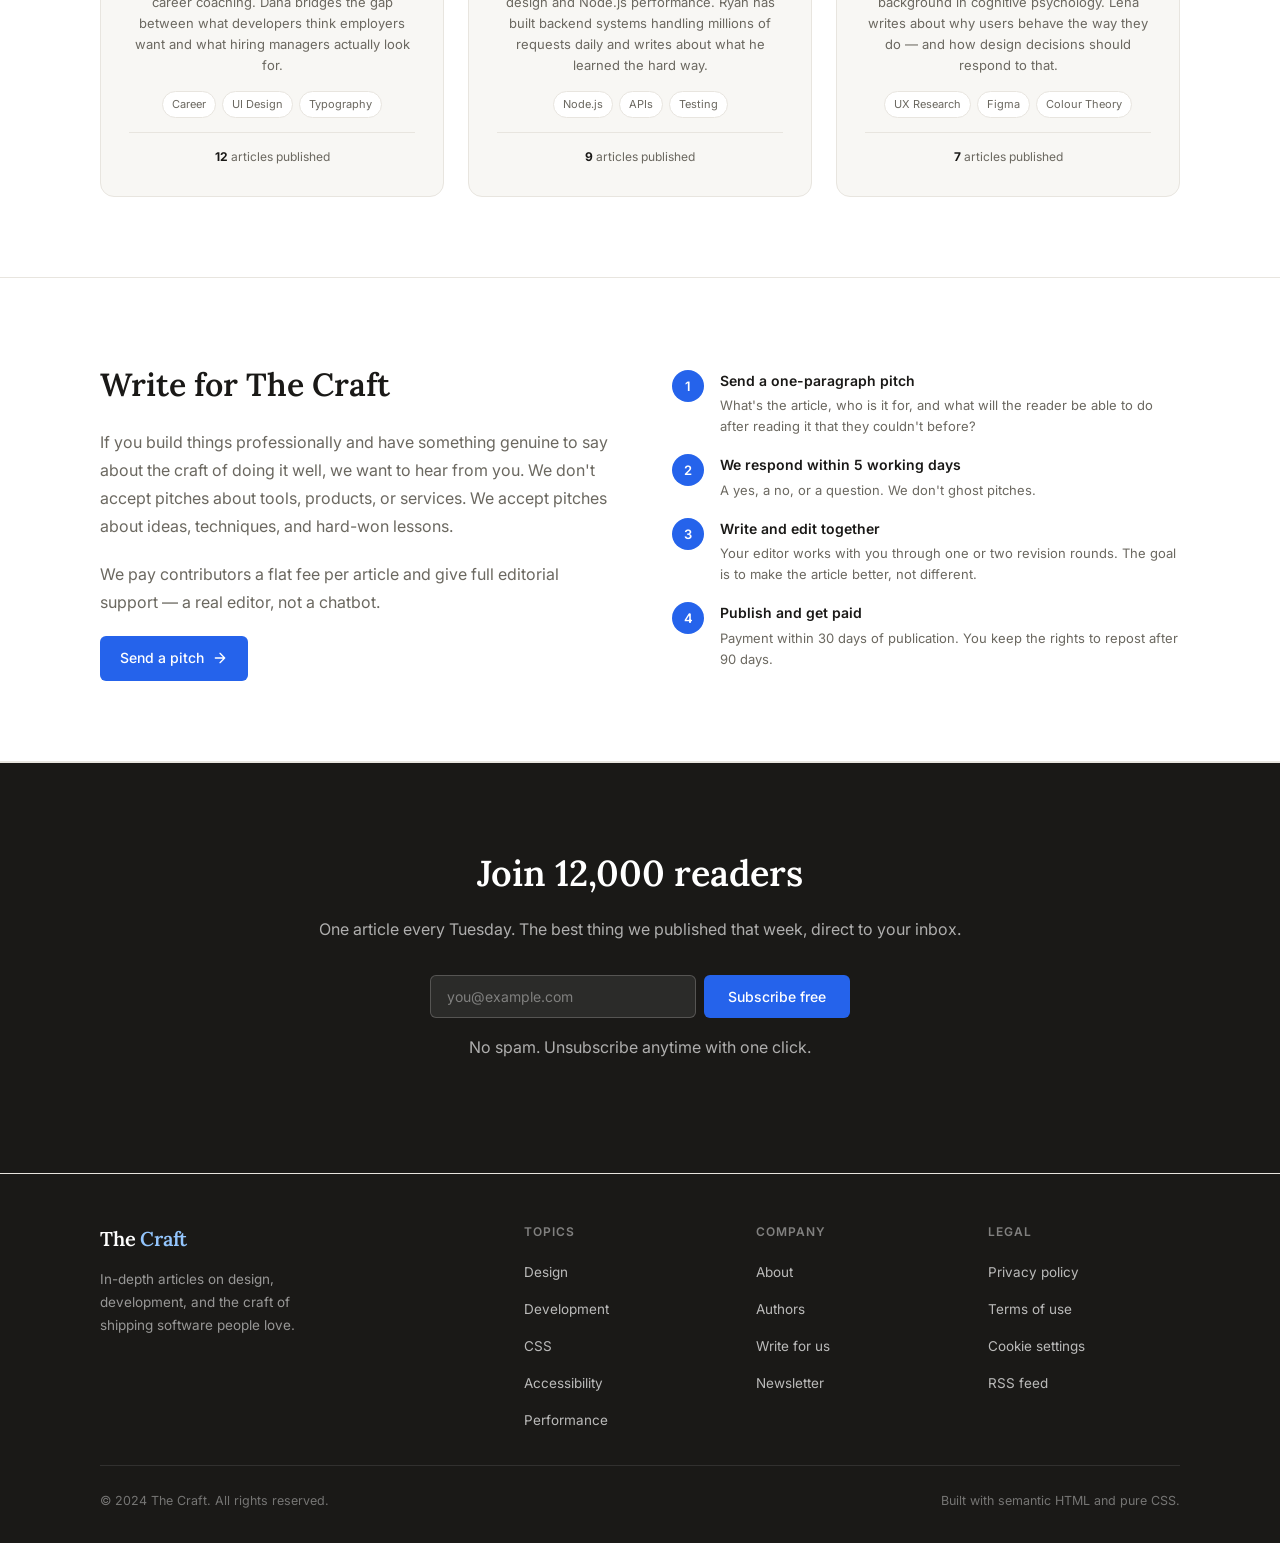
==== commit 83f3c992: "Fix: Removed redundant styling" ====
--- a/pages/nav/about.html
+++ b/pages/nav/about.html
@@ -9,7 +9,7 @@
   <link rel="preconnect" href="https://fonts.gstatic.com" crossorigin />
   <link href="https://fonts.googleapis.com/css2?family=Inter:wght@400;500;600&family=Lora:ital,wght@0,600;1,400&display=swap" rel="stylesheet" />
   <link rel="stylesheet" href="../../assets/css/about.css">
-  <script src="../../assets/js/index.js"></script>
+  <script src="../../assets/css/main.css"></script>
 </head>
 <body>
   <a href="#main-content" class="skip-link">Skip to main content</a>
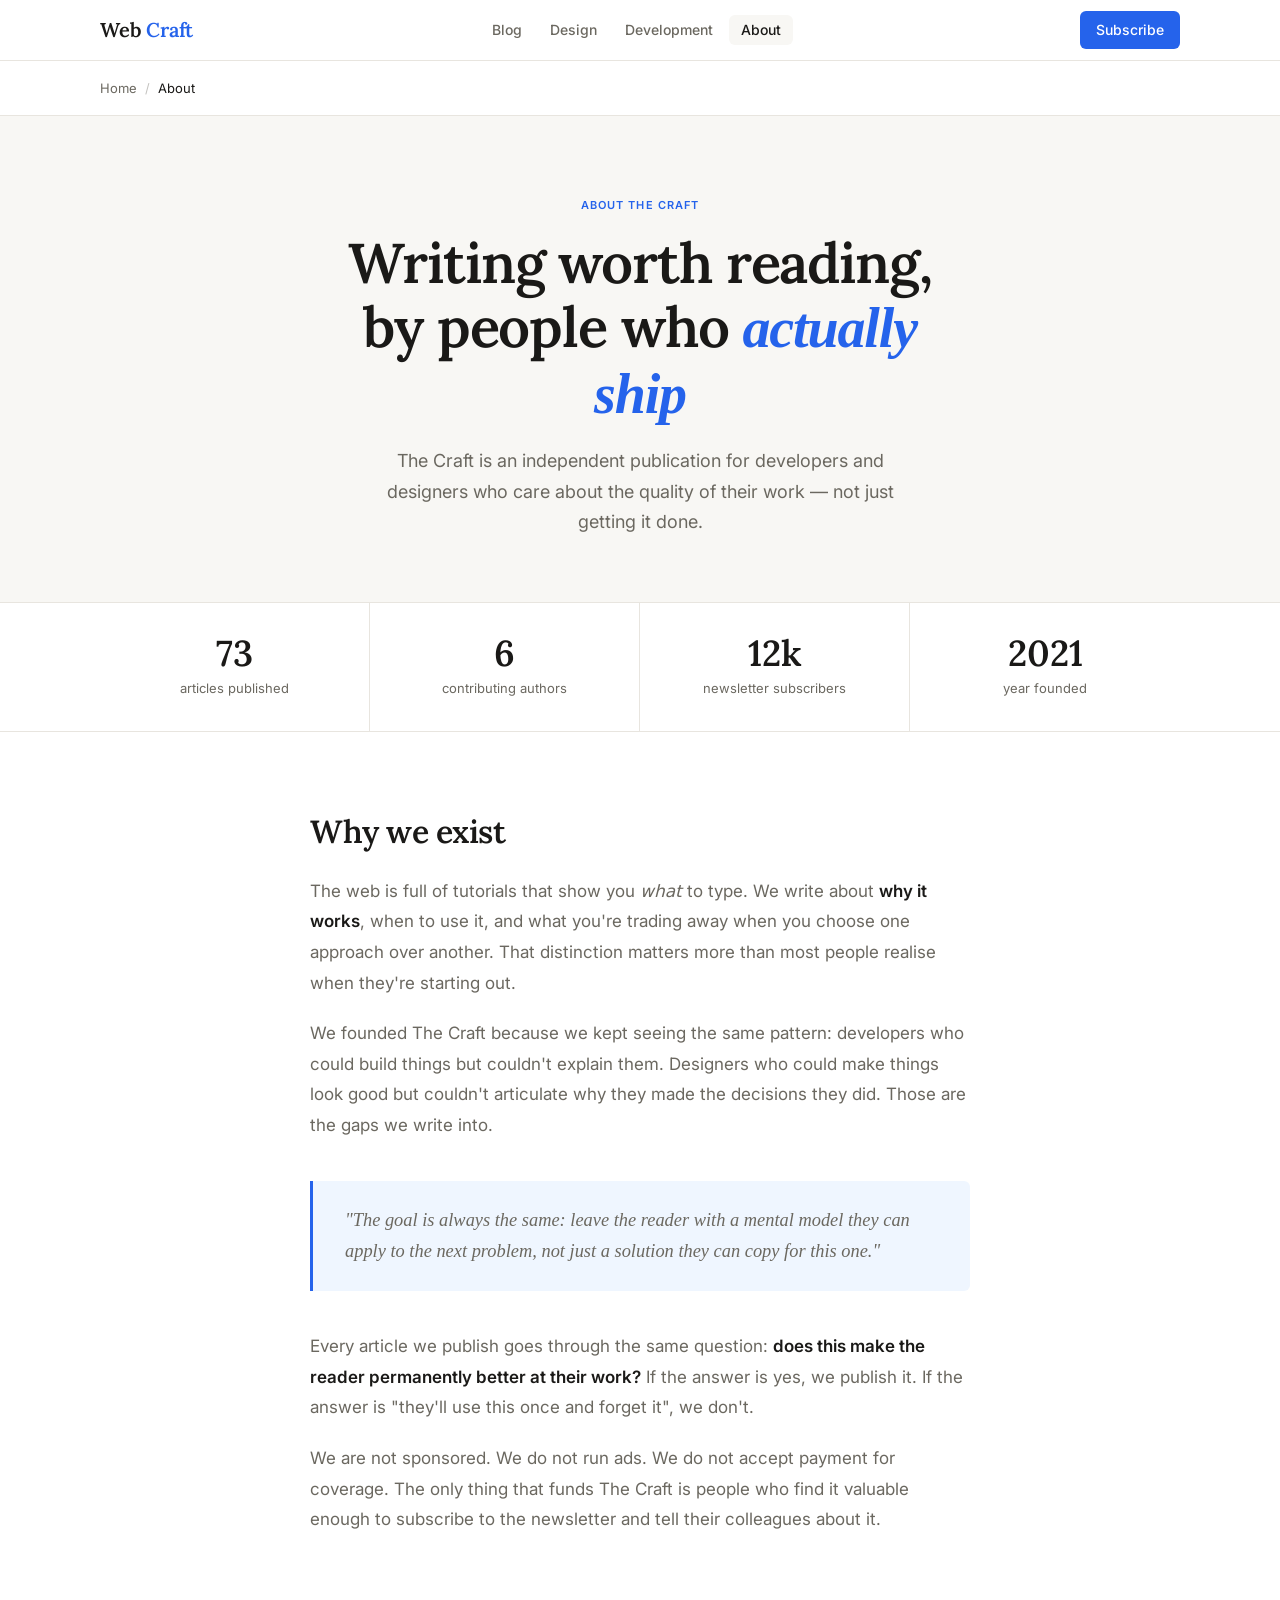
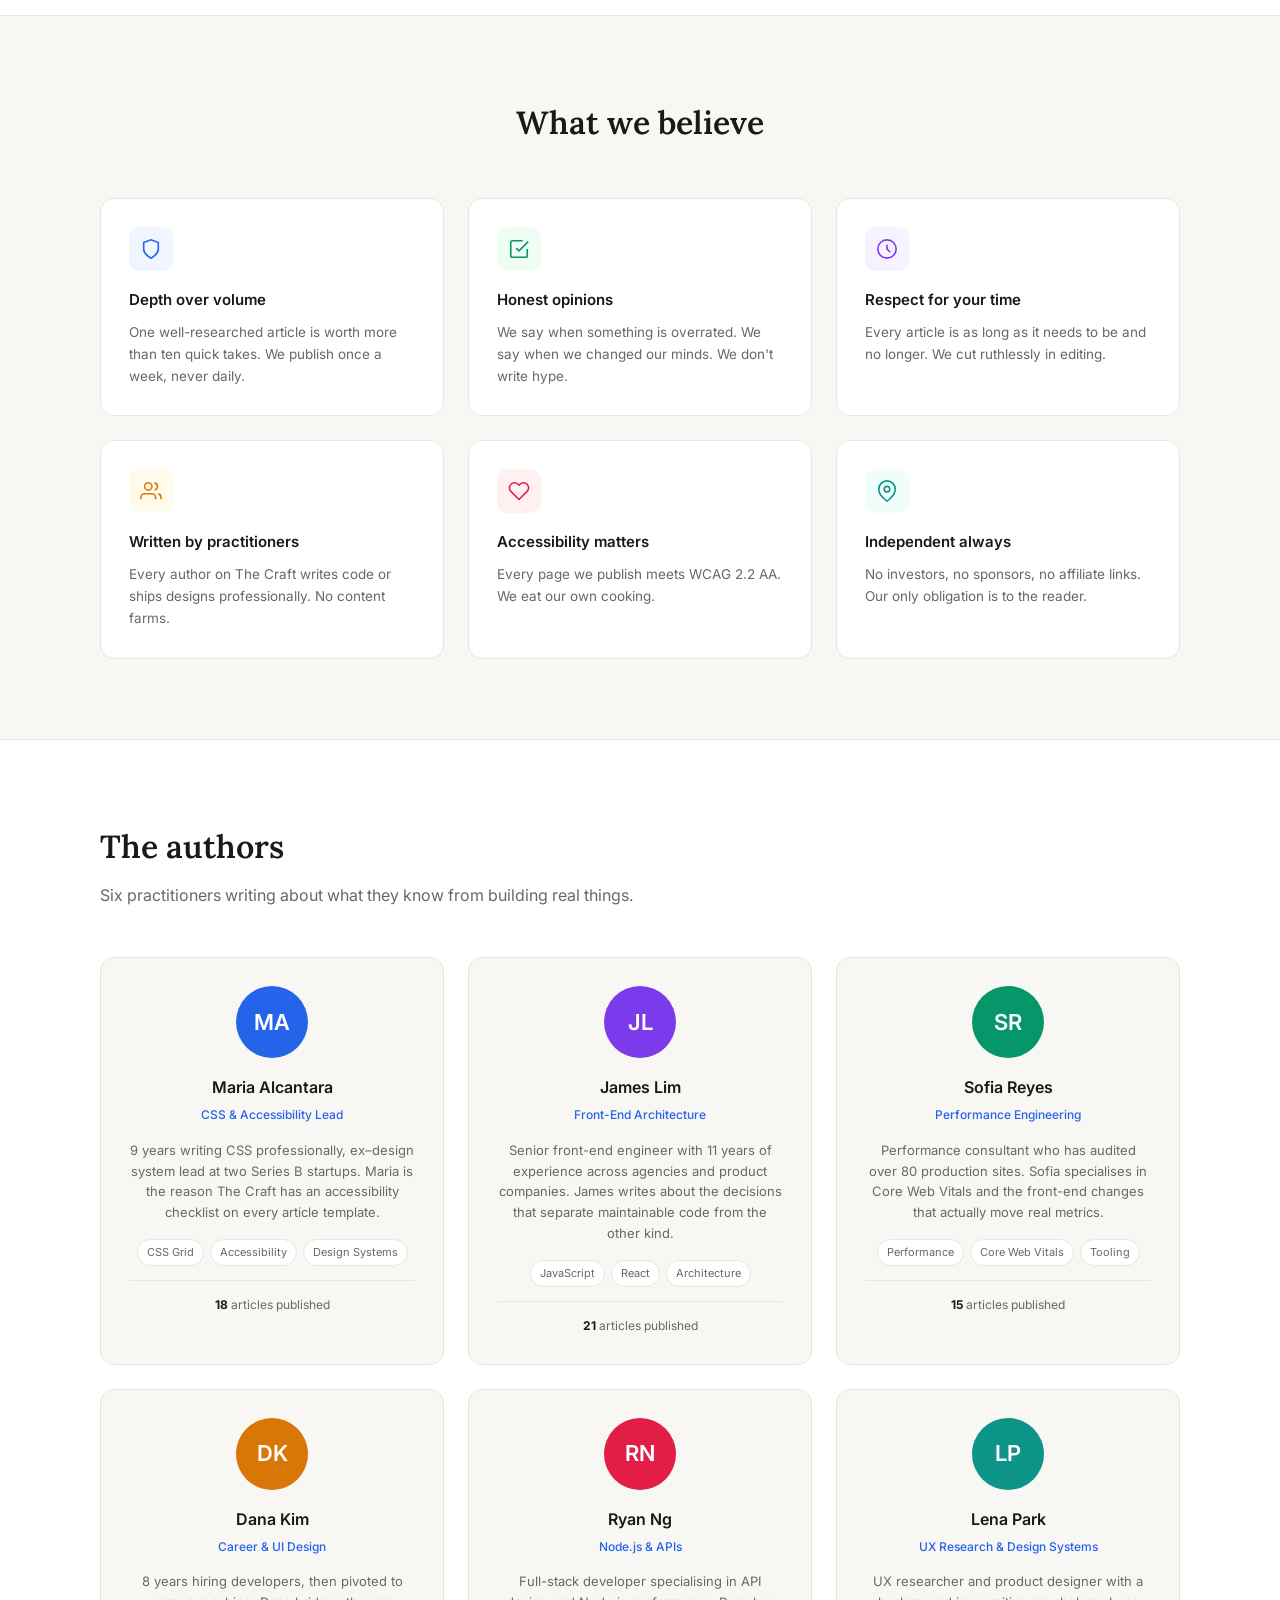
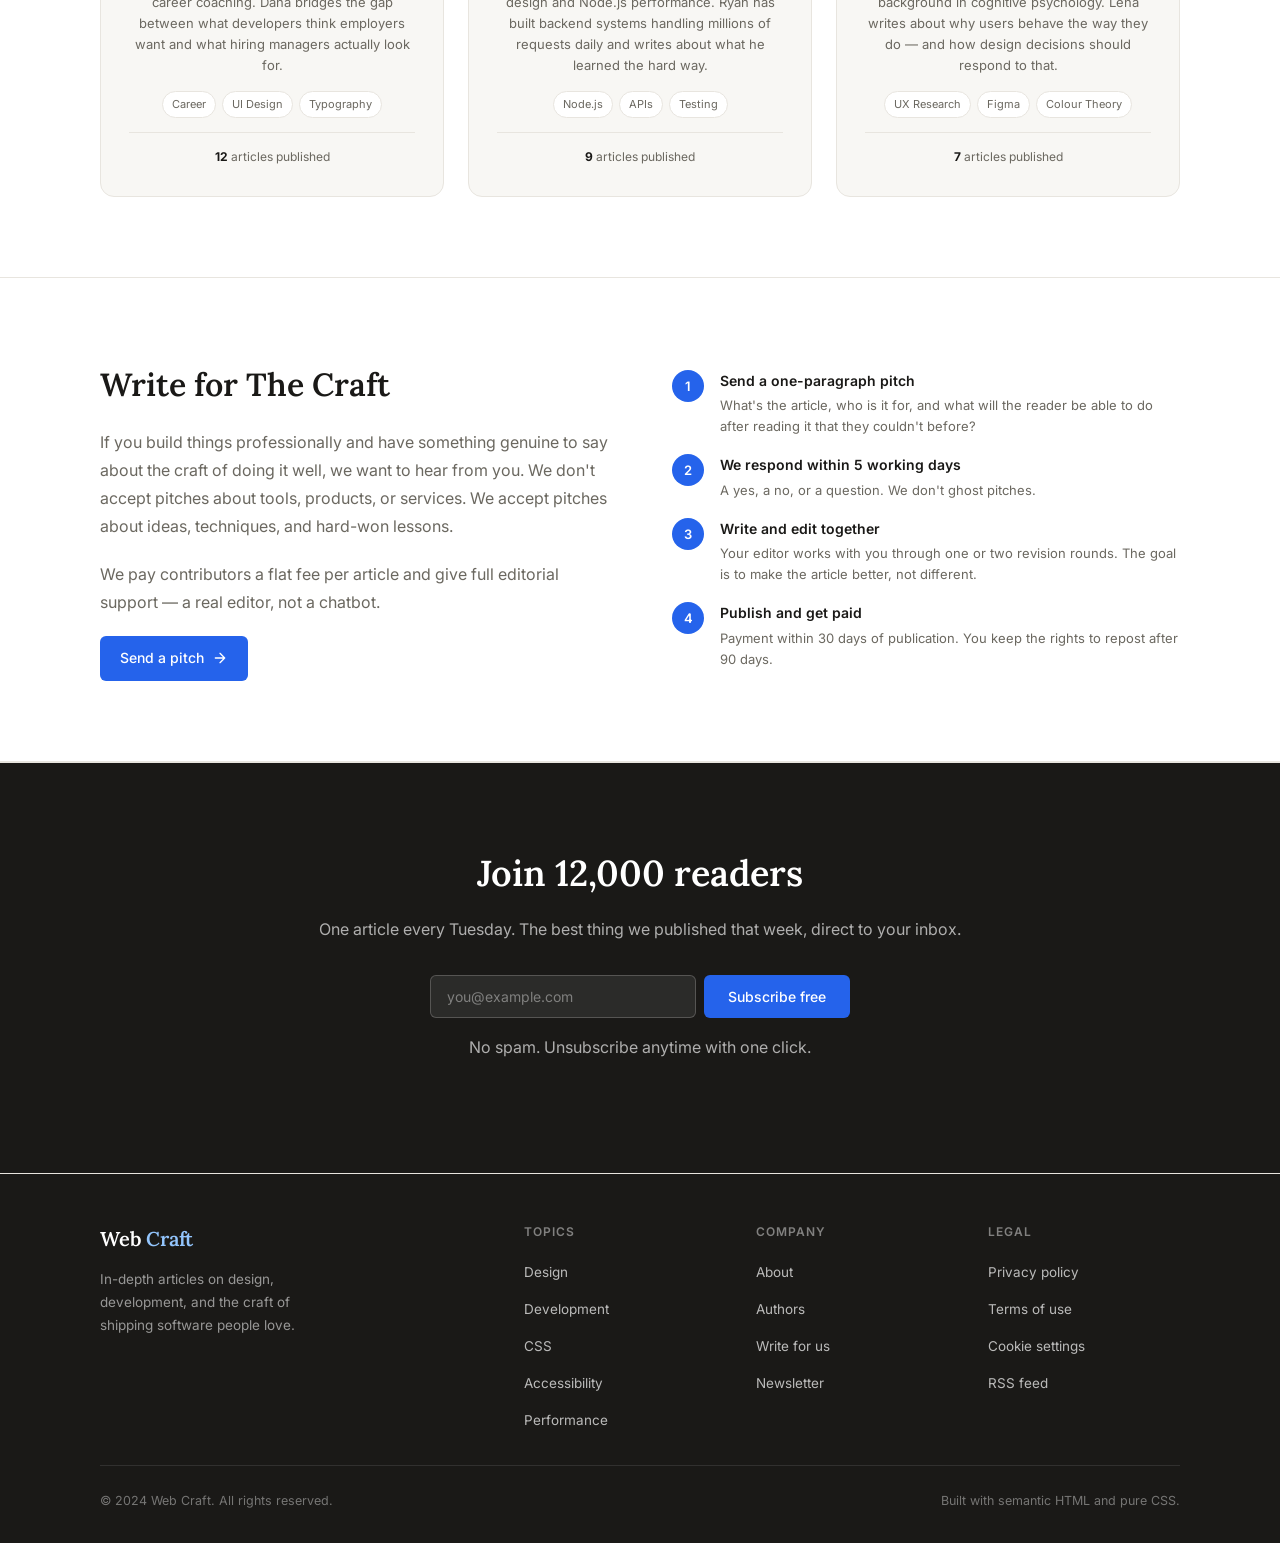
==== commit 5a45bf26: "Fix some referential bugs" ====
--- a/pages/nav/about.html
+++ b/pages/nav/about.html
@@ -4,12 +4,12 @@
   <meta charset="UTF-8" />
   <meta name="viewport" content="width=device-width, initial-scale=1.0" />
   <meta name="description" content="The Craft is an independent publication covering design, front-end development, and the craft of shipping software people love." />
-  <title>About — The Craft</title>
+  <title>About — Web Craft</title>
   <link rel="preconnect" href="https://fonts.googleapis.com" />
   <link rel="preconnect" href="https://fonts.gstatic.com" crossorigin />
   <link href="https://fonts.googleapis.com/css2?family=Inter:wght@400;500;600&family=Lora:ital,wght@0,600;1,400&display=swap" rel="stylesheet" />
   <link rel="stylesheet" href="../../assets/css/about.css">
-  <script src="../../assets/css/main.css"></script>
+  <script src="../../assets/js/index.js"></script>
 </head>
 <body>
   <a href="#main-content" class="skip-link">Skip to main content</a>
@@ -17,9 +17,9 @@
   <header class="site-header" role="banner">
     <div class="container">
       <nav class="nav-inner" aria-label="Main navigation">
-        <a href="index.html" class="nav-logo">The <span>Craft</span></a>
+        <a href="../../index.html" class="nav-logo">Web <span>Craft</span></a>
         <ul class="nav-links" role="list">
-          <li><a href="index.html">Blog</a></li>
+          <li><a href="../../index.html">Blog</a></li>
           <li><a href="design.html">Design</a></li>
           <li><a href="development.html">Development</a></li>
           <li><a href="about.html" aria-current="page">About</a></li>
@@ -30,7 +30,7 @@
         </button>
       </nav>
       <nav id="mobile-nav" class="nav-mobile" style="display:none" aria-label="Mobile navigation">
-        <a href="index.html">Blog</a>
+        <a href="../../index.html">Blog</a>
         <a href="design.html">Design</a>
         <a href="development.html">Development</a>
         <a href="about.html">About</a>
@@ -42,7 +42,7 @@
   <main id="main-content">
     <nav class="breadcrumb" aria-label="Breadcrumb">
       <div class="container">
-        <ol><li><a href="index.html">Home</a></li><li><span aria-current="page">About</span></li></ol>
+        <ol><li><a href="../../index.html">Home</a></li><li><span aria-current="page">About</span></li></ol>
       </div>
     </nav>
 
@@ -301,7 +301,7 @@
     <div class="container">
       <div class="footer-grid">
         <div class="footer-brand">
-          <div class="nav-logo" aria-label="The Craft home">The <span style="color:#93c5fd">Craft</span></div>
+          <div class="nav-logo" aria-label="The Craft home">Web <span style="color:#93c5fd">Craft</span></div>
           <p>In-depth articles on design, development, and the craft of shipping software people love.</p>
         </div>
         <div class="footer-col"><h4>Topics</h4><ul><li><a href="design.html">Design</a></li><li><a href="development.html">Development</a></li><li><a href="category.html">CSS</a></li><li><a href="category.html">Accessibility</a></li><li><a href="category.html">Performance</a></li></ul></div>
@@ -309,7 +309,7 @@
         <div class="footer-col"><h4>Legal</h4><ul><li><a href="#">Privacy policy</a></li><li><a href="#">Terms of use</a></li><li><a href="#">Cookie settings</a></li><li><a href="#">RSS feed</a></li></ul></div>
       </div>
       <div class="footer-bottom">
-        <p>© 2024 The Craft. All rights reserved.</p>
+        <p>© 2024 Web Craft. All rights reserved.</p>
         <p>Built with semantic HTML and pure CSS.</p>
       </div>
     </div>
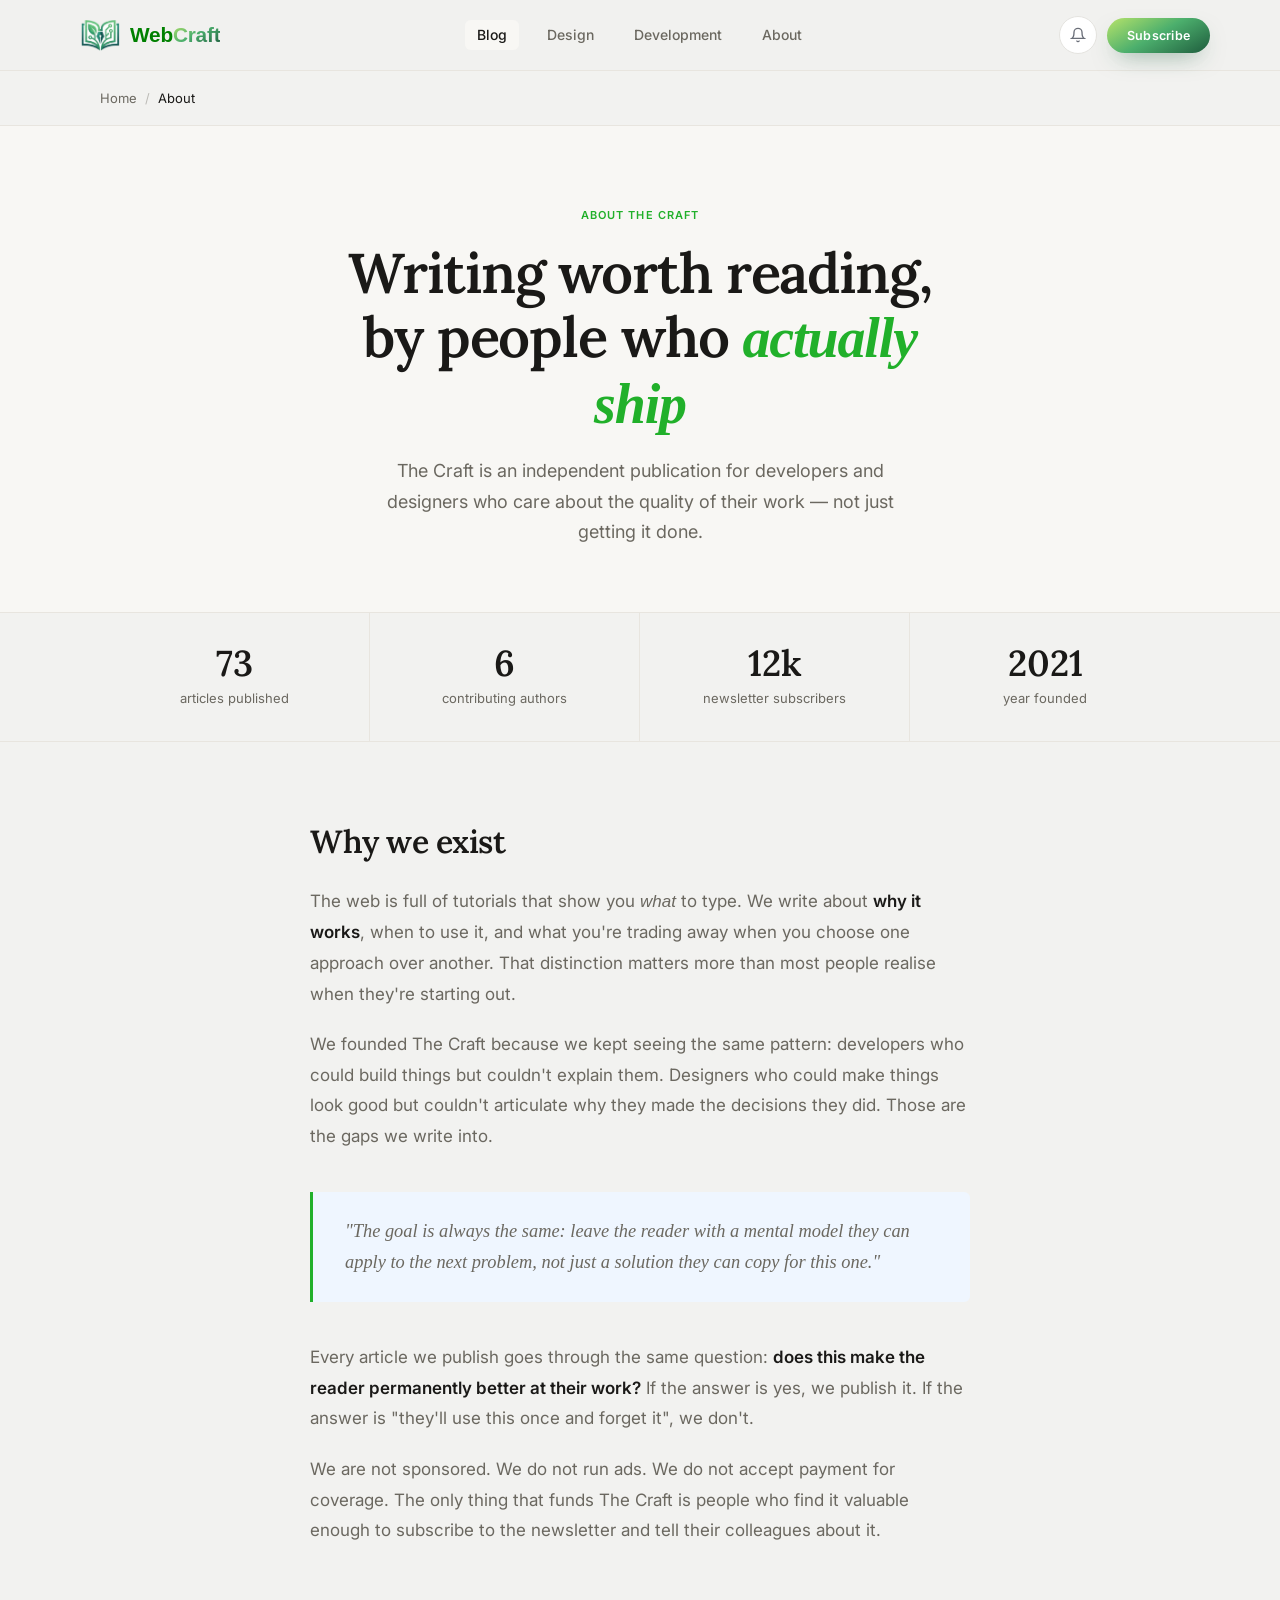
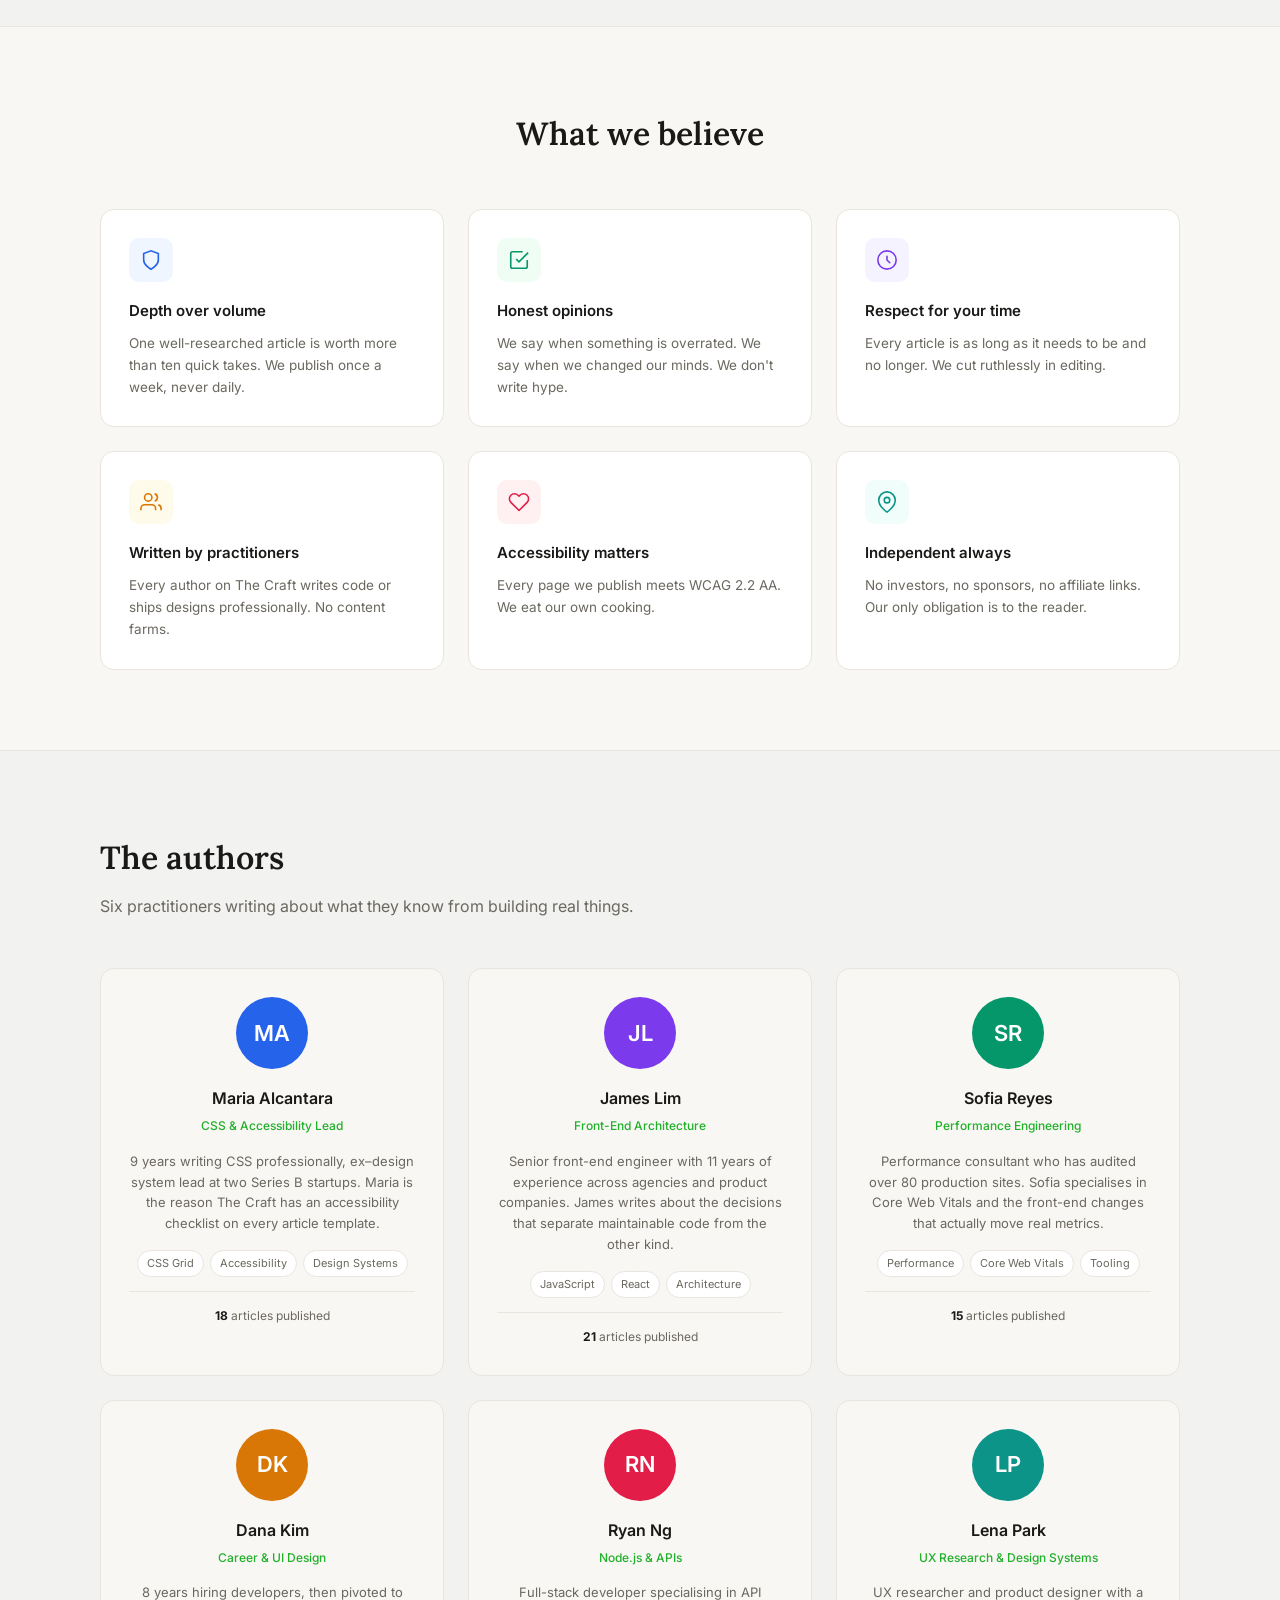
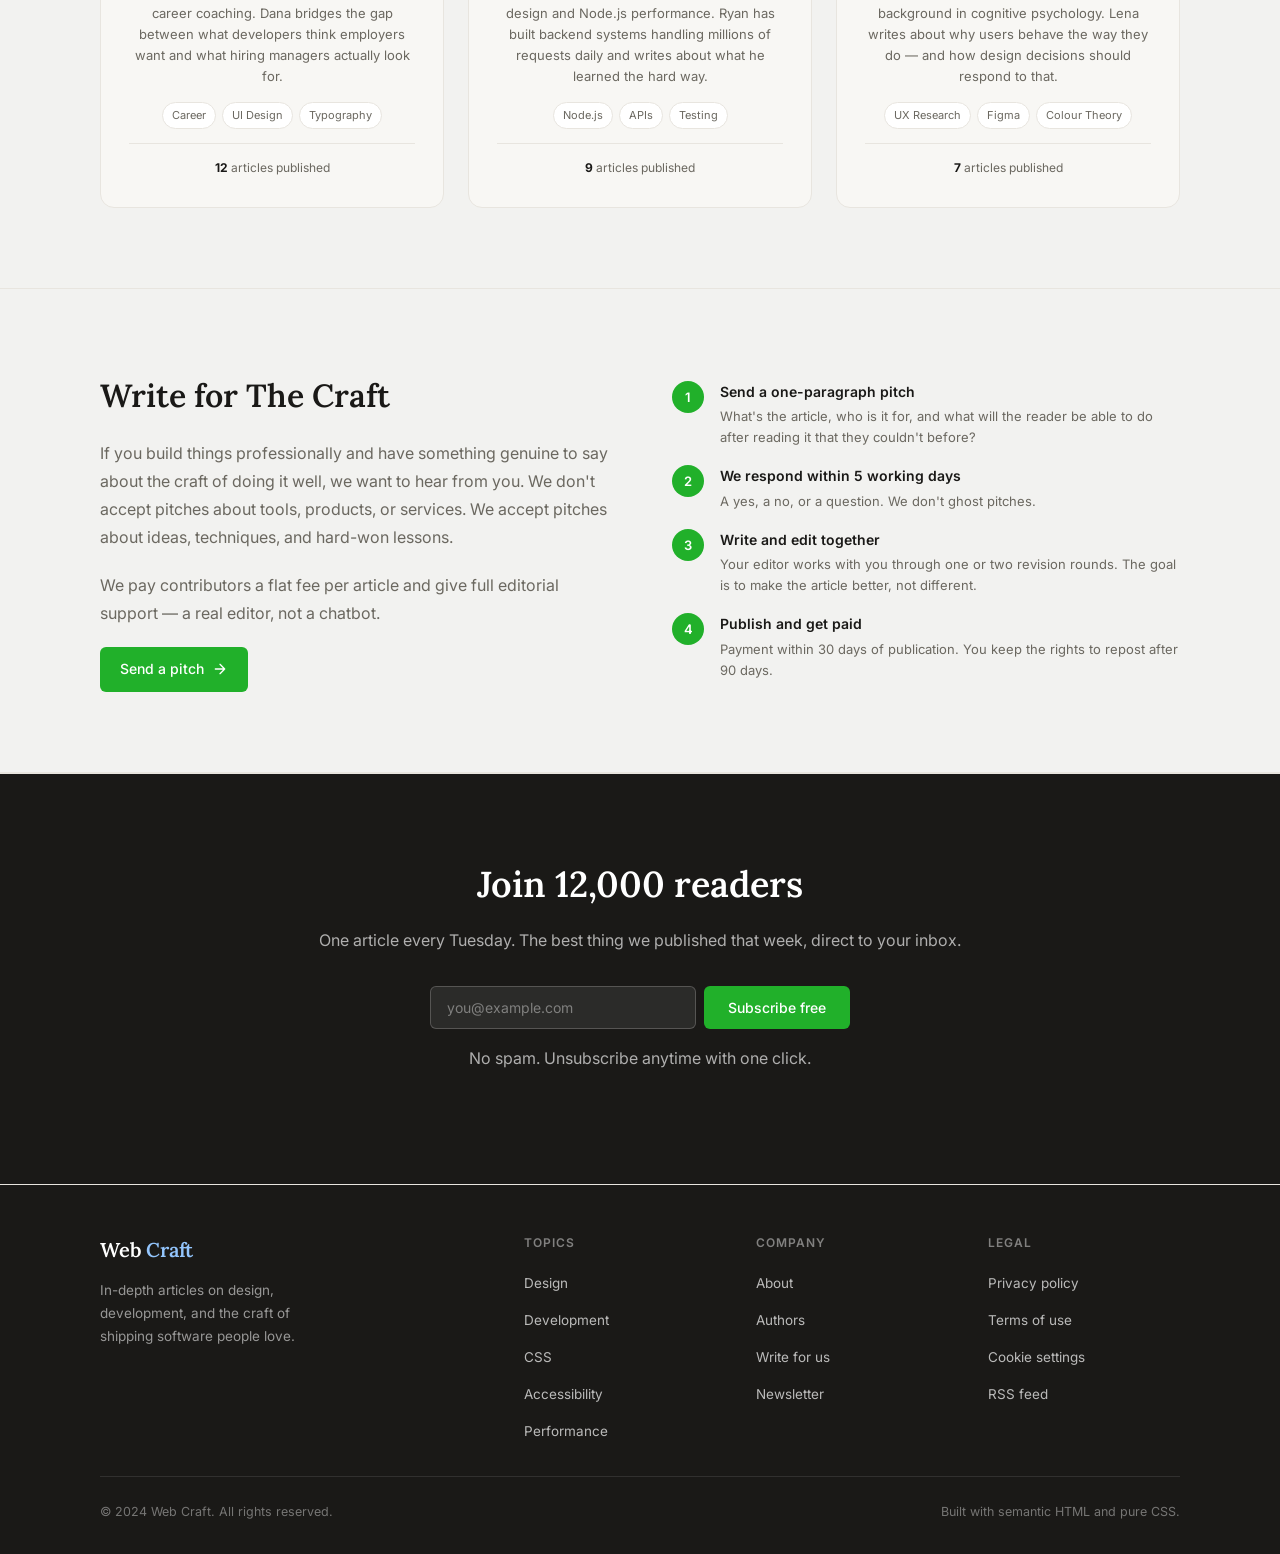
==== commit b28f8e72: "Adjustments to headers and links" ====
--- a/pages/nav/about.html
+++ b/pages/nav/about.html
@@ -5,6 +5,7 @@
   <meta name="viewport" content="width=device-width, initial-scale=1.0" />
   <meta name="description" content="The Craft is an independent publication covering design, front-end development, and the craft of shipping software people love." />
   <title>About — Web Craft</title>
+  <link rel="shortcut icon" href="../../assets/logo/logo-symbol1.png" type="image/x-icon">
   <link rel="preconnect" href="https://fonts.googleapis.com" />
   <link rel="preconnect" href="https://fonts.gstatic.com" crossorigin />
   <link href="https://fonts.googleapis.com/css2?family=Inter:wght@400;500;600&family=Lora:ital,wght@0,600;1,400&display=swap" rel="stylesheet" />
@@ -15,27 +16,41 @@
   <a href="#main-content" class="skip-link">Skip to main content</a>
 
   <header class="site-header" role="banner">
-    <div class="container">
+    <div class="head-container">
+      
+      <a href="" class="logo">
+        <img src="../../assets/logo/logo-symbol1.png" alt="" style="width: 40px;">  
+        <p class="name">Web<span class="mark">Craft</span></p>
+      </a>
+
       <nav class="nav-inner" aria-label="Main navigation">
-        <a href="../../index.html" class="nav-logo">Web <span>Craft</span></a>
         <ul class="nav-links" role="list">
-          <li><a href="../../index.html">Blog</a></li>
-          <li><a href="design.html">Design</a></li>
-          <li><a href="development.html">Development</a></li>
-          <li><a href="about.html" aria-current="page">About</a></li>
+          <li><a href="/index.html" aria-current="page">Blog</a></li>
+          <li><a href="/pages/nav/design.html">Design</a></li>
+          <li><a href="/pages/nav/development.html">Development</a></li>
+          <li><a href="/pages/nav/about.html">About</a></li>
         </ul>
-        <a href="#newsletter" class="nav-cta">Subscribe</a>
+      </nav>
+
+      <!-- Mobile nav (hidden by default) -->
+      <nav id="mobile-nav" class="nav-mobile" aria-label="Mobile navigation">
+        <a href="index.html">Blog</a>
+        <a href="/pages/nav/design.html">Design</a>
+        <a href="/pages/nav/development.html">Development</a>
+        <a href="/pages/nav/about.html">About</a>
+        <!-- <a href="#newsletter" class="nav-cta">Subscribe</a> -->
+      </nav>
+
+      <div class="header-actions">
+        <a href="#" class="circle-btn" aria-label="Notifications">
+          <svg width="16" height="16" viewBox="0 0 24 24" fill="none" stroke="currentColor" stroke-width="2" stroke-linecap="round"><path d="M6 8a6 6 0 0 1 12 0c0 7 3 9 3 9H3s3-2 3-9"/><path d="M10.3 21a1.9 1.9 0 0 0 3.4 0"/></svg>
+        </a>
+        <button class="btn-pill small">Subscribe</button>
+
         <button class="nav-toggle" aria-expanded="false" aria-controls="mobile-nav" aria-label="Toggle navigation menu">
           <span></span><span></span><span></span>
         </button>
-      </nav>
-      <nav id="mobile-nav" class="nav-mobile" style="display:none" aria-label="Mobile navigation">
-        <a href="../../index.html">Blog</a>
-        <a href="design.html">Design</a>
-        <a href="development.html">Development</a>
-        <a href="about.html">About</a>
-        <a href="#newsletter" class="nav-cta">Subscribe</a>
-      </nav>
+      </div>
     </div>
   </header>
 
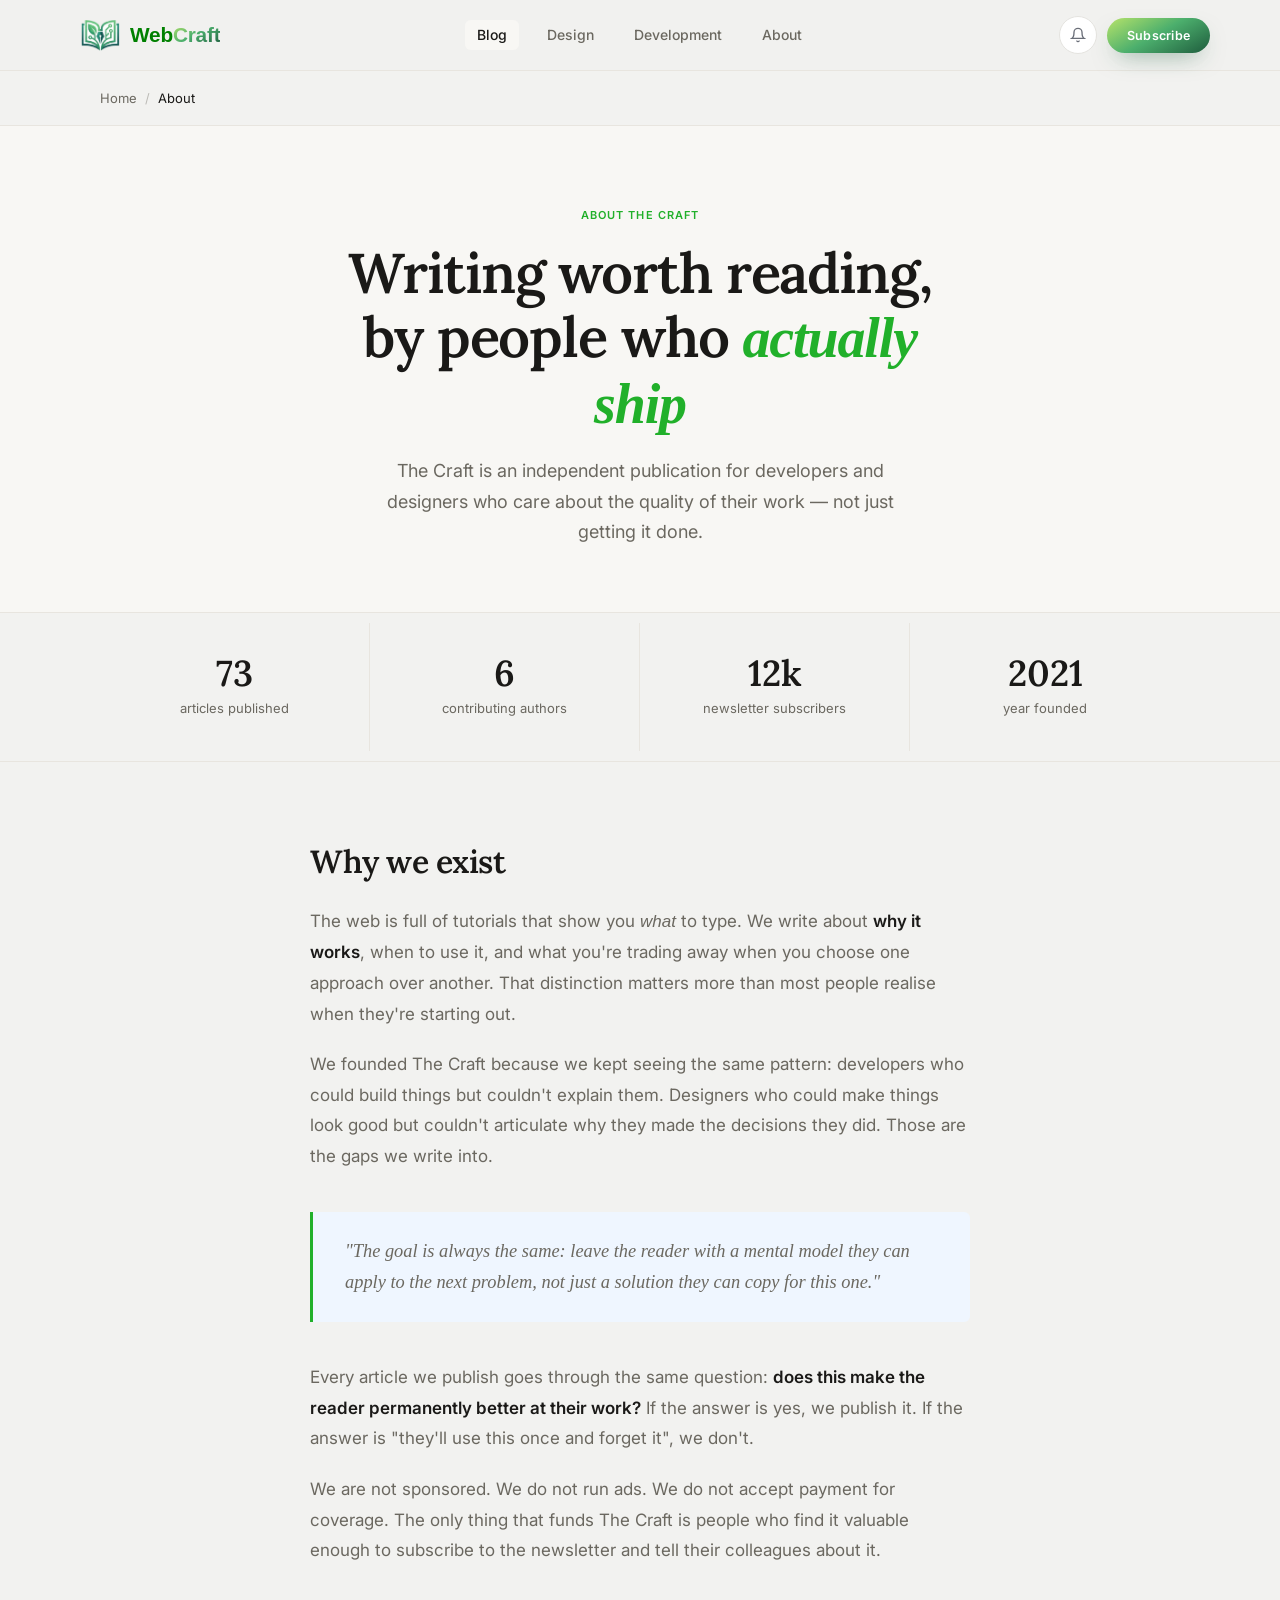
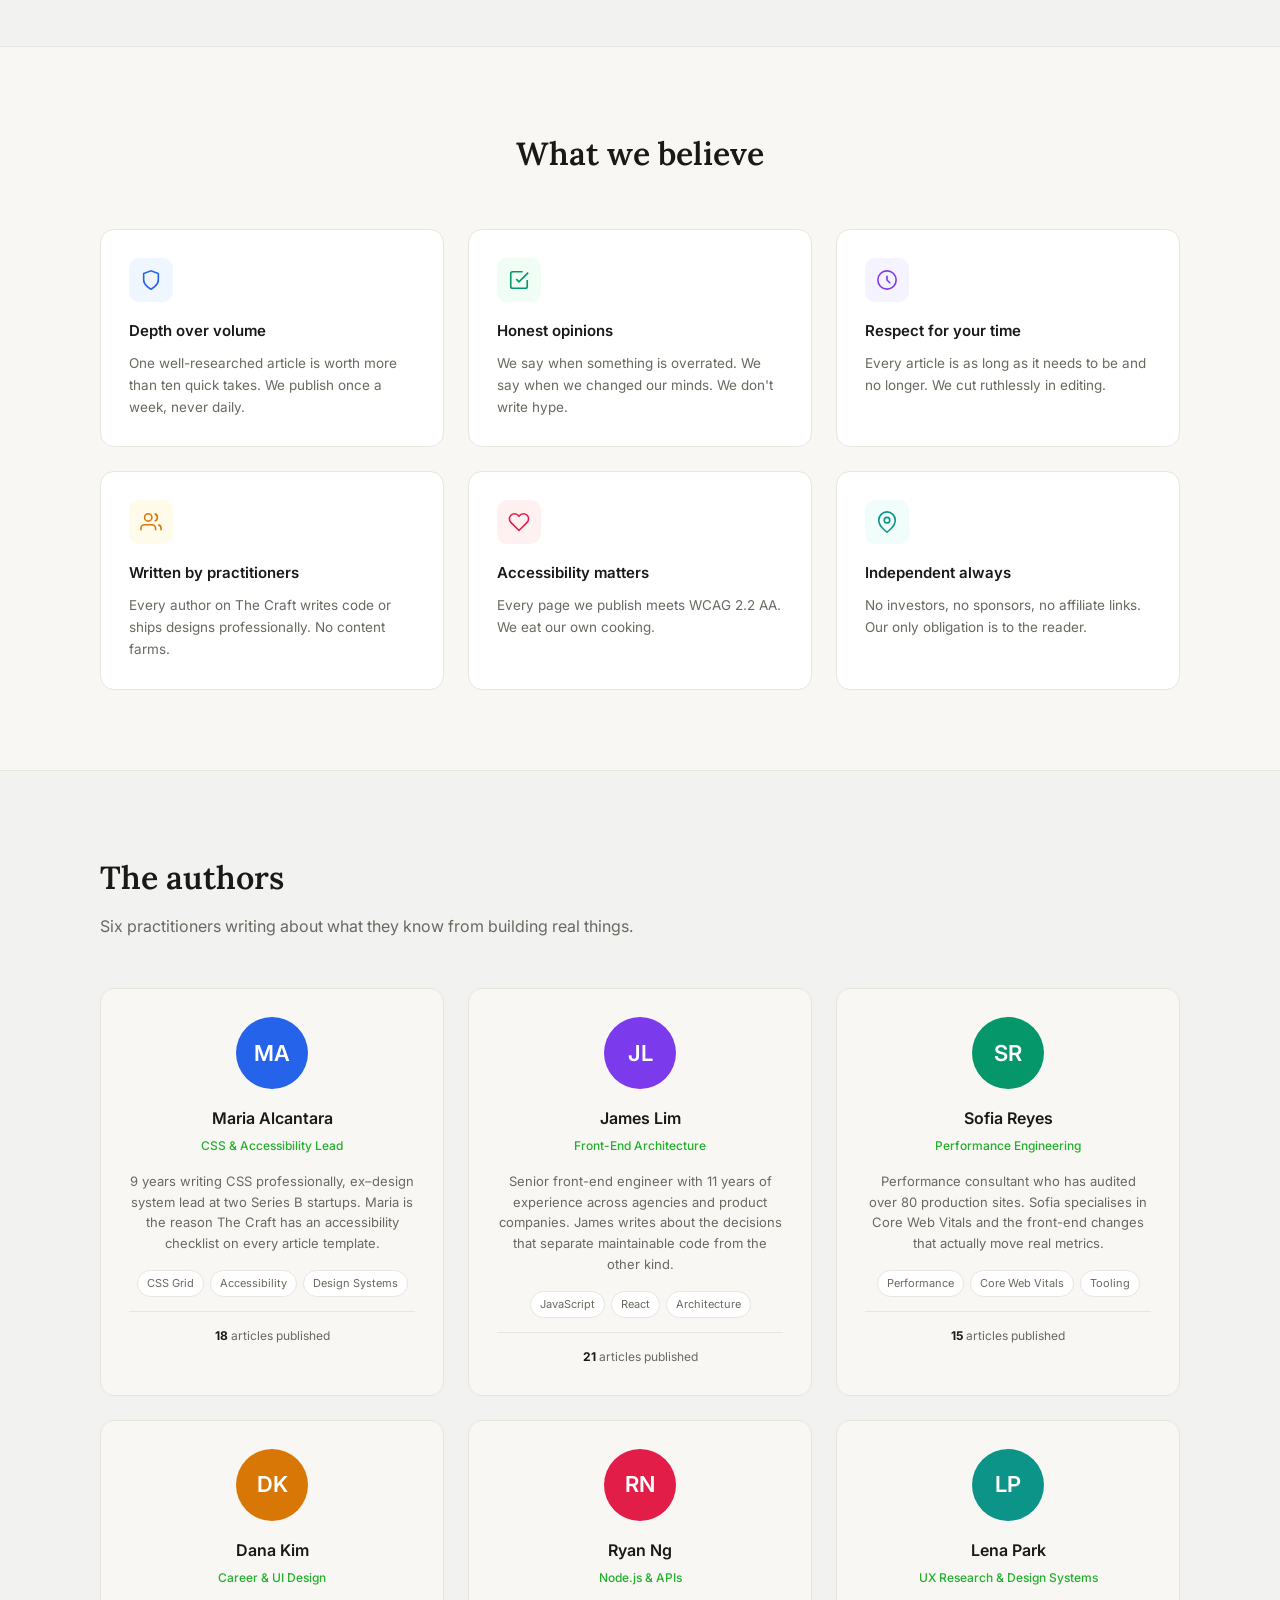
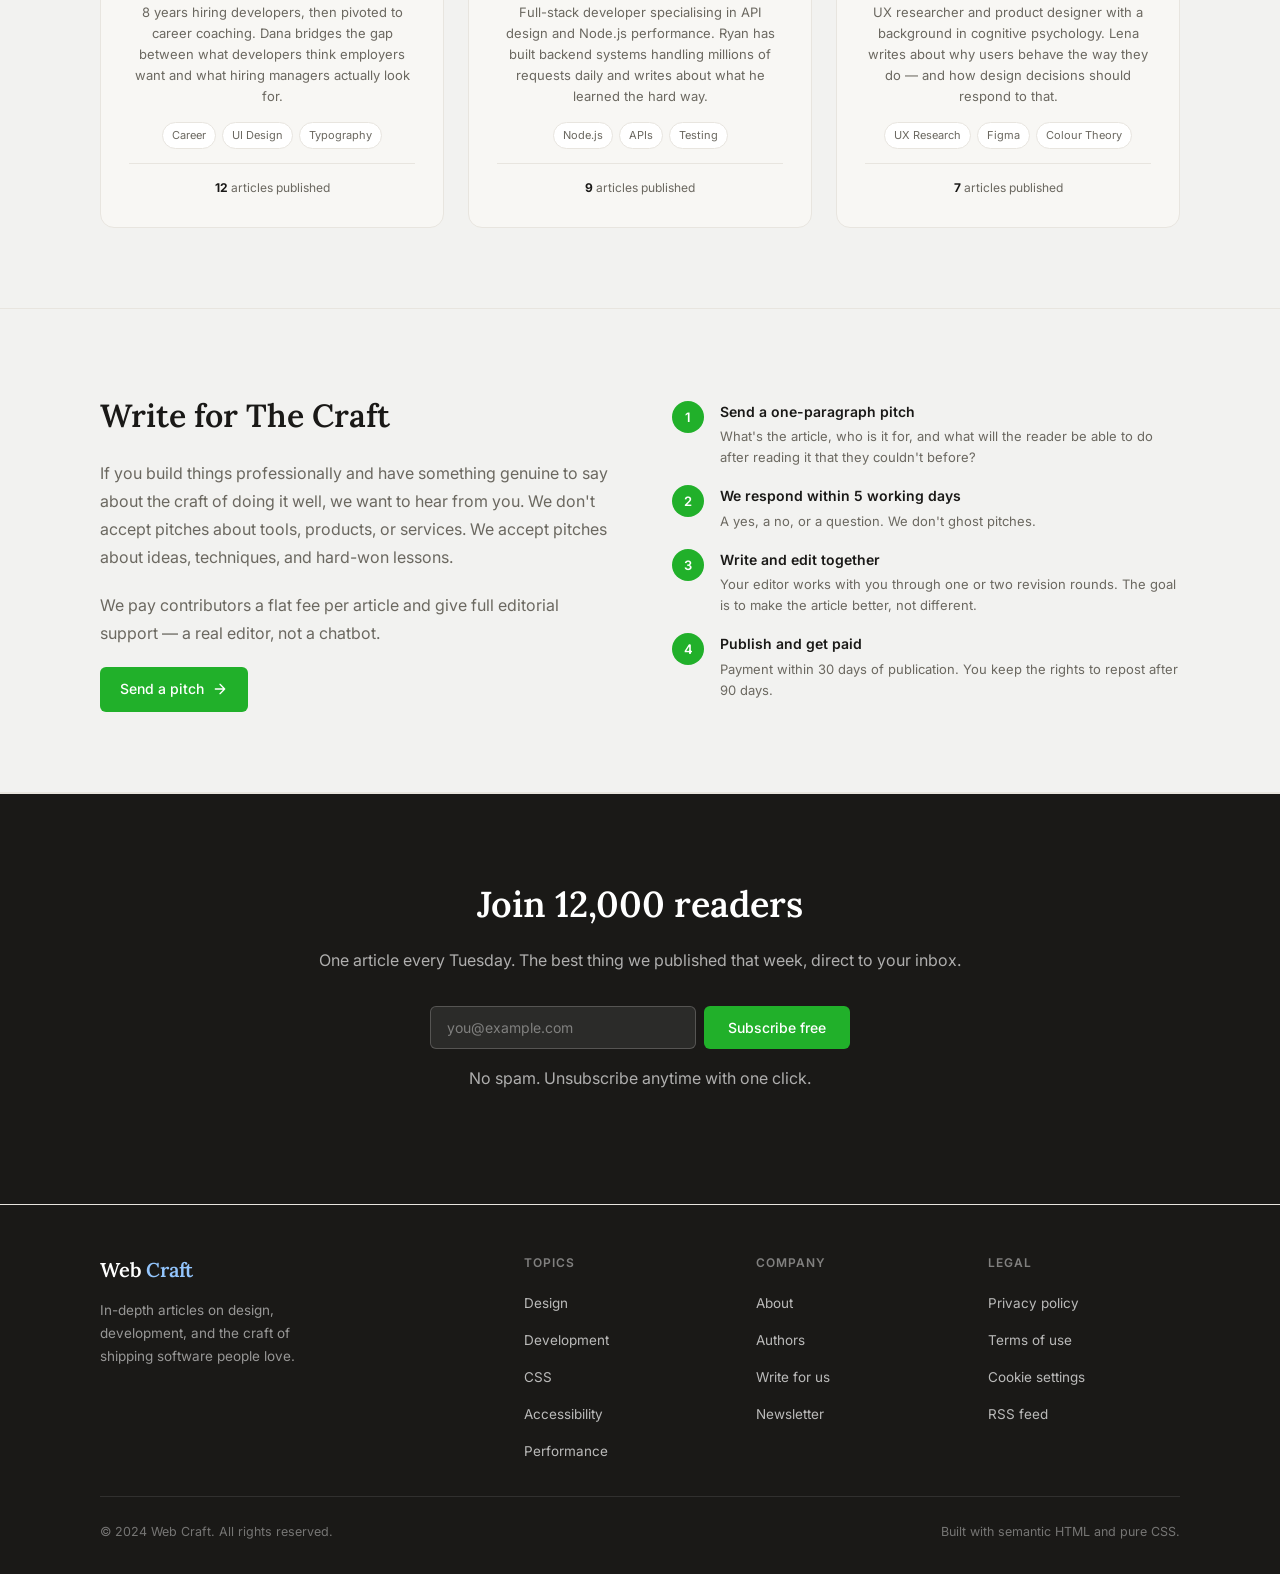
==== commit 8e6f7f76: "Fixed all the links in the href for github pages" ====
--- a/pages/nav/about.html
+++ b/pages/nav/about.html
@@ -25,19 +25,19 @@
 
       <nav class="nav-inner" aria-label="Main navigation">
         <ul class="nav-links" role="list">
-          <li><a href="/index.html" aria-current="page">Blog</a></li>
-          <li><a href="/pages/nav/design.html">Design</a></li>
-          <li><a href="/pages/nav/development.html">Development</a></li>
-          <li><a href="/pages/nav/about.html">About</a></li>
+          <li><a href="../../index.html" aria-current="page">Blog</a></li>
+          <li><a href="../../pages/nav/design.html">Design</a></li>
+          <li><a href="../../pages/nav/development.html">Development</a></li>
+          <li><a href="../../pages/nav/about.html">About</a></li>
         </ul>
       </nav>
 
       <!-- Mobile nav (hidden by default) -->
       <nav id="mobile-nav" class="nav-mobile" aria-label="Mobile navigation">
-        <a href="index.html">Blog</a>
-        <a href="/pages/nav/design.html">Design</a>
-        <a href="/pages/nav/development.html">Development</a>
-        <a href="/pages/nav/about.html">About</a>
+        <a href="../../index.html">Blog</a>
+        <a href="../../pages/nav/design.html">Design</a>
+        <a href="../../pages/nav/development.html">Development</a>
+        <a href="../../pages/nav/about.html">About</a>
         <!-- <a href="#newsletter" class="nav-cta">Subscribe</a> -->
       </nav>
 
--- a/assets/css/about.css
+++ b/assets/css/about.css
@@ -43,7 +43,16 @@
 =========================== */
 .stats-strip {
   border-bottom: 1px solid var(--color-border);
-}
+  
+  overflow-x: auto;
+  white-space: nowrap;
+  padding: 10px 16px;
+  
+  /* Hides the default scrollbar on modern web engines */
+  -webkit-overflow-scrolling: touch;
+}
+.category-bar::-webkit-scrollbar { display: none; }
+
 .stats-row {
   display: grid;
   grid-template-columns: repeat(4, 1fr);
@@ -127,7 +136,16 @@
   display: grid;
   grid-template-columns: repeat(3, 1fr);
   gap: 1.5rem;
-}
+
+  /* overflow-x: auto;
+  white-space: nowrap;
+  padding: 10px 16px;
+  
+  /* Hides the default scrollbar on modern web engines 
+  -webkit-overflow-scrolling: touch; */
+}
+/* .category-bar::-webkit-scrollbar { display: none; } */
+
 .value-card {
   background: var(--color-bg);
   border: 1px solid var(--color-border);
@@ -166,7 +184,16 @@
 .team-section {
   padding: 5rem 0;
   border-bottom: 1px solid var(--color-border);
-}
+
+  /* overflow-x: auto;
+  white-space: nowrap;
+  padding: 10px 16px;
+  
+  /* Hides the default scrollbar on modern web engines 
+  -webkit-overflow-scrolling: touch; */
+}
+/* .category-bar::-webkit-scrollbar { display: none; } */
+
 .team-section h2 {
   font-family: var(--font-serif);
   font-size: clamp(1.5rem, 3vw, 2rem);
